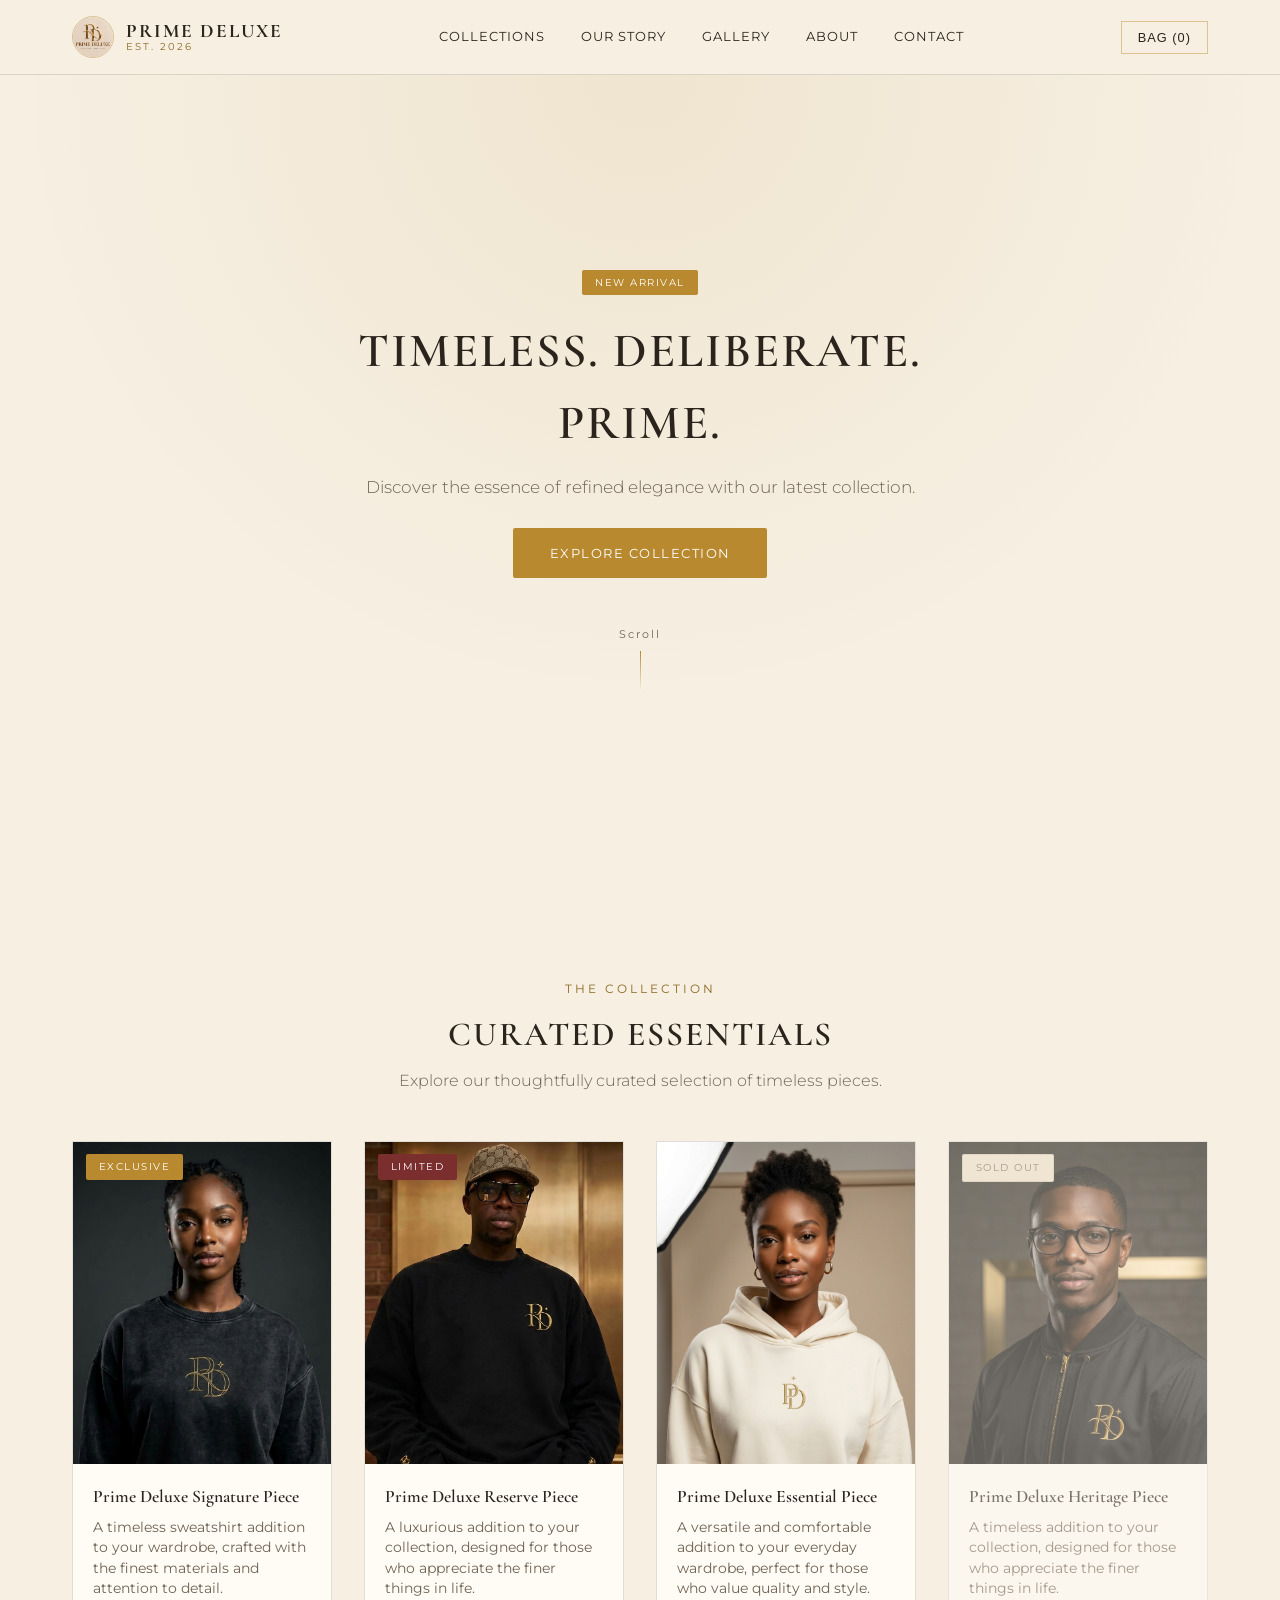
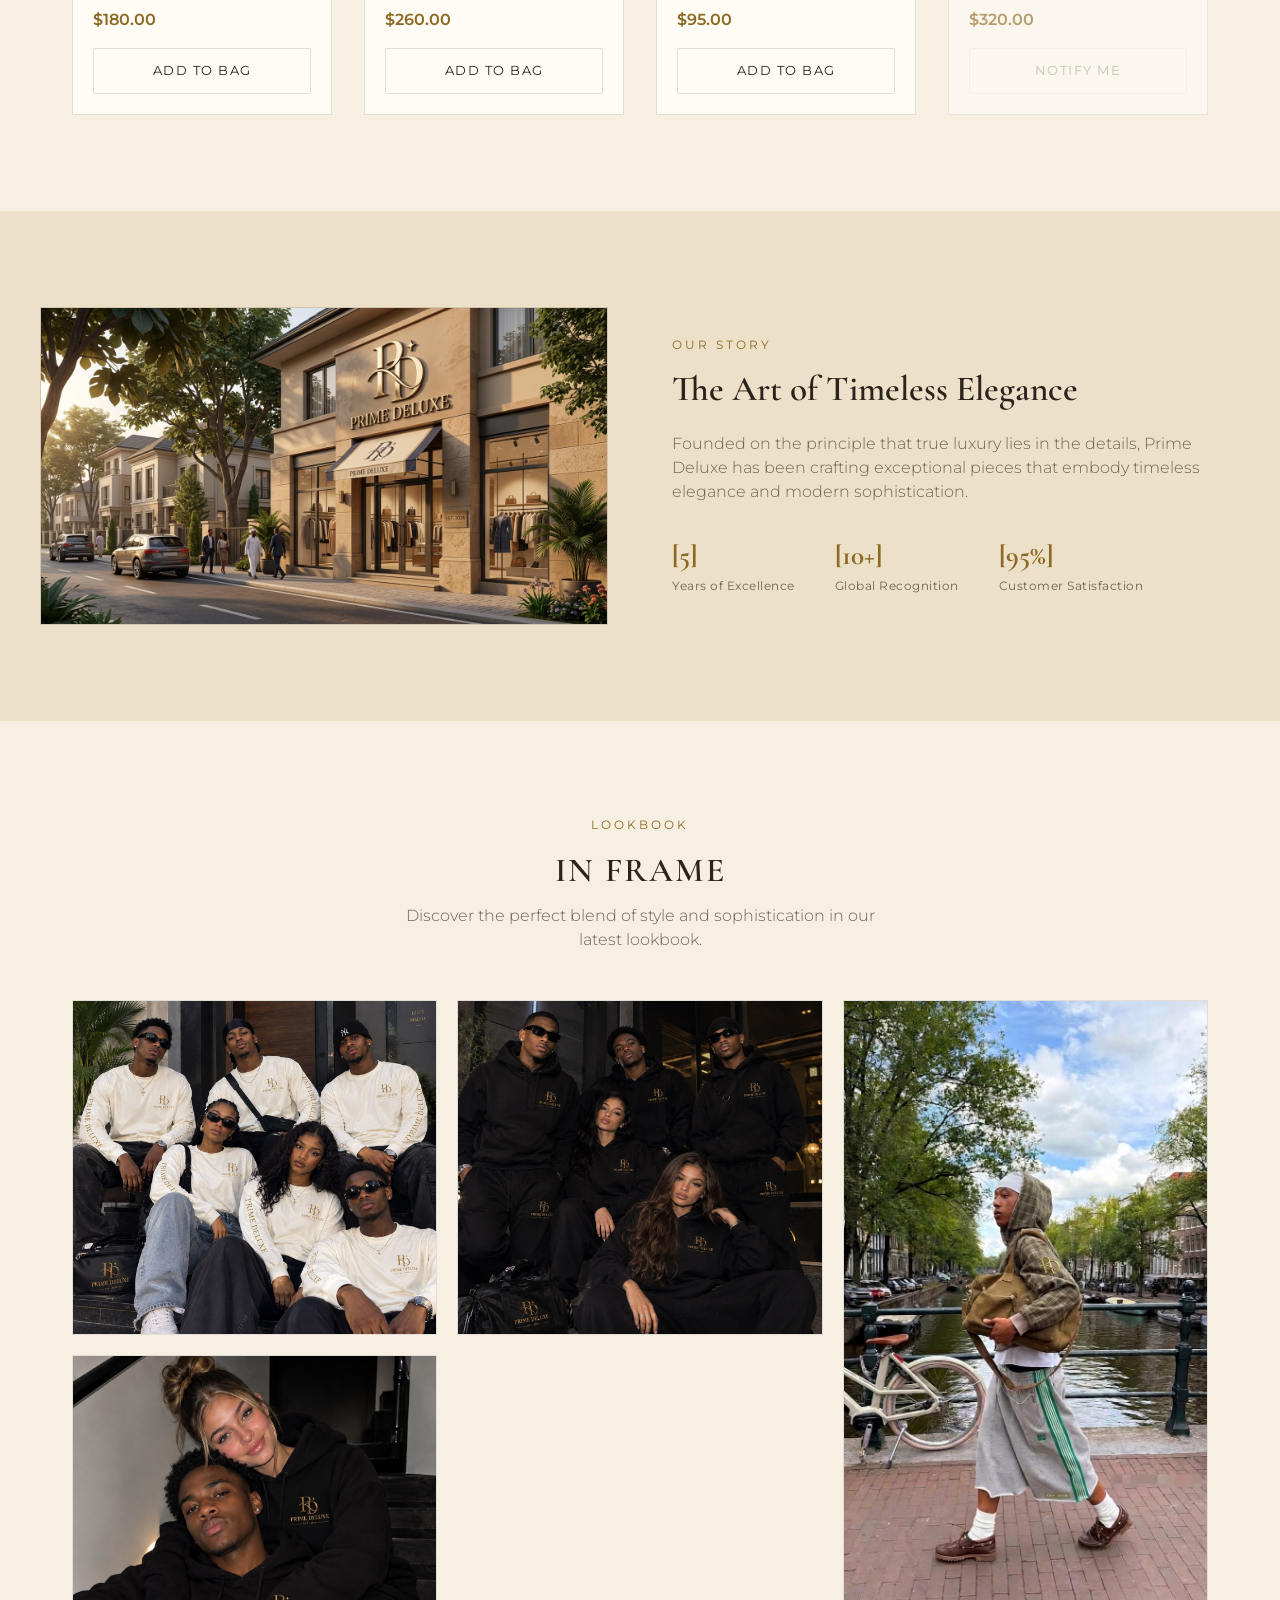
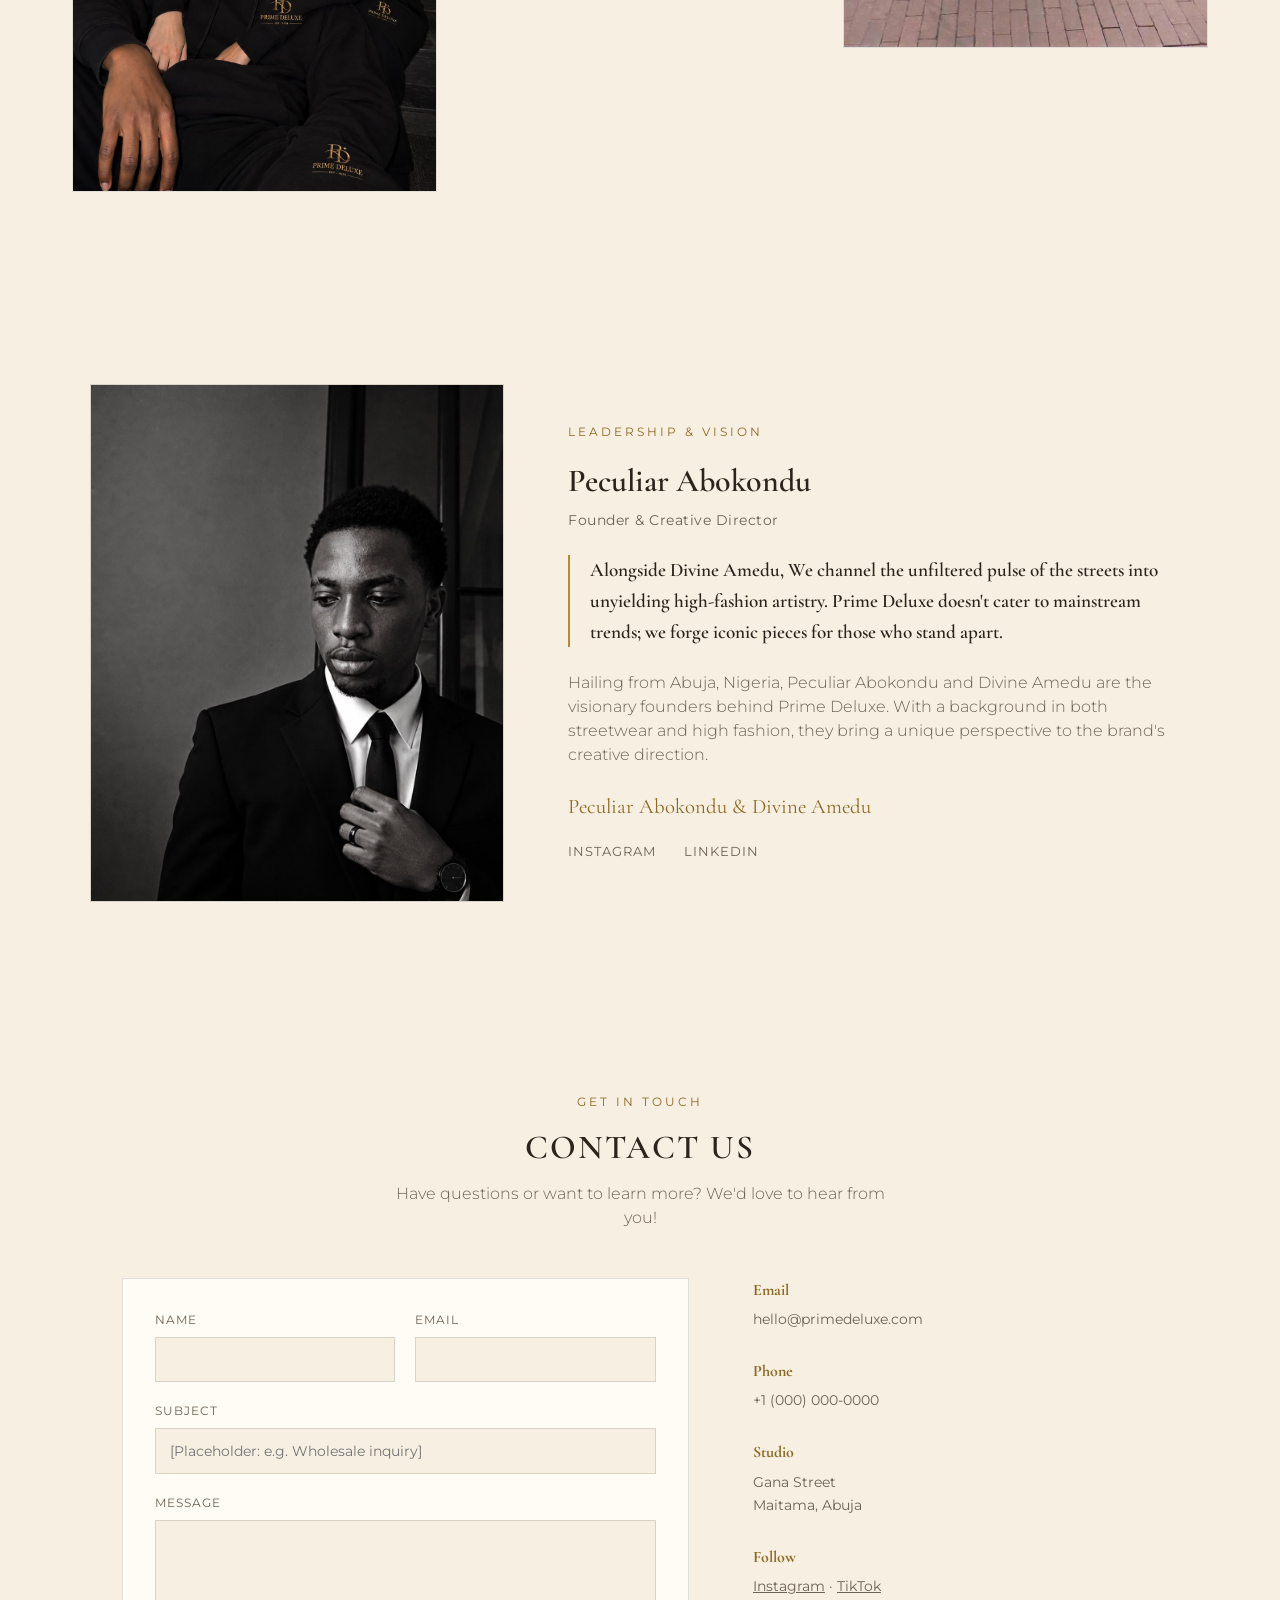
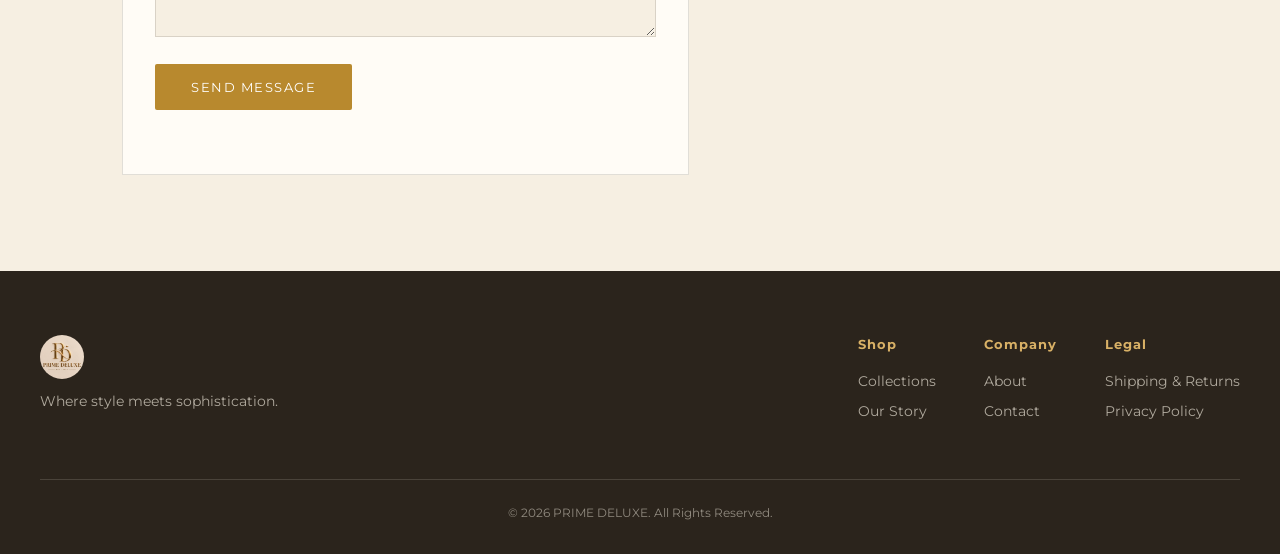
==== index.html @ 407e1011 "Added files via upload" ====
<!DOCTYPE html>
<html lang="en">
<head>
  <meta charset="UTF-8">
  <meta name="viewport" content="width=device-width, initial-scale=1.0">
  <title>PRIME DELUXE | Est. 2026</title>
  <link rel="stylesheet" href="style.css">
  <link rel="icon" href="assets/logo.jpeg">
  <link rel="preconnect" href="https://fonts.googleapis.com">
  <link rel="preconnect" href="https://fonts.gstatic.com" crossorigin>
  <link href="https://fonts.googleapis.com/css2?family=Cormorant+Garamond:wght@500;600;700&family=Montserrat:wght@300;400;500;600&display=swap" rel="stylesheet">
</head>
<body>

  <header class="navbar">
    <div class="nav-container">
      <a href="#" class="brand-logo">
        <img src="assets/logo.jpeg" alt="Prime Deluxe logo" class="brand-mark">
        <span class="brand-wordmark">
          <span class="logo-text">PRIME DELUXE</span>
          <span class="sub-text">EST. 2026</span>
        </span>
      </a>
      <nav class="nav-links">
        <a href="#collections">Collections</a>
        <a href="#story">Our Story</a>
        <a href="#gallery">Gallery</a>
        <a href="#ceo">About</a>
        <a href="#contact">Contact</a>
      </nav>
      <div class="nav-actions">
        <button id="cart-btn" class="cart-icon">Bag (<span id="cart-count">0</span>)</button>
      </div>
    </div>
  </header>

  <section class="hero">
    <div class="hero-content">
      <span class="badge gold-badge">New Arrival</span>
      <h1 class="hero-title">TIMELESS. DELIBERATE. PRIME.</h1>
      <p class="hero-subtitle">Discover the essence of refined elegance with our latest collection.</p>
      <a href="#collections" class="btn btn-primary">Explore Collection</a>
    </div>
    <div class="hero-scroll">
      <span>Scroll</span>
      <div class="scroll-line"></div>
    </div>
  </section>

  <!-- ============================================================
       PRODUCT PLACEHOLDERS
       Each .product-card carries data-attributes read by script.js
       to build the cart. Swap the image src, name, and price, and
       keep the data-id unique per product.
       ============================================================ -->
  <section id="collections" class="products-section">
    <span class="eyebrow center">THE COLLECTION</span>
    <h2 class="section-title">CURATED ESSENTIALS</h2>
    <p class="section-subtitle">Explore our thoughtfully curated selection of timeless pieces.</p>

    <div class="product-grid">

      <article class="product-card" data-id="pd-item-001" data-name="Prime Deluxe Signature Piece" data-price="180.00">
        <div class="product-image">
          <span class="badge gold-badge">Exclusive</span>
          <img src="assets/images/PD_girl.jfif" alt="A young woman wearing the Prime Deluxe Signature Piece, representing the brand's commitment to timeless elegance">
        </div>
        <div class="product-info">
          <h3>Prime Deluxe Signature Piece</h3>
          <p class="product-desc">A timeless sweatshirt addition to your wardrobe, crafted with the finest materials and attention to detail.</p>
          <p class="price">$180.00</p>
          <button class="btn btn-secondary add-to-cart-btn">Add to Bag</button>
        </div>
      </article>

      <article class="product-card" data-id="pd-item-002" data-name="Prime Deluxe Reserve Piece" data-price="260.00">
        <div class="product-image">
          <span class="badge wine-badge">Limited</span>
          <img src="assets/images/PD_guy.jfif" alt="A young man wearing the Prime Deluxe Reserve Piece, representing the brand's commitment to timeless elegance">
        </div>
        <div class="product-info">
          <h3>Prime Deluxe Reserve Piece</h3>
          <p class="product-desc">A luxurious addition to your collection, designed for those who appreciate the finer things in life.</p>
          <p class="price">$260.00</p>
          <button class="btn btn-secondary add-to-cart-btn">Add to Bag</button>
        </div>
      </article>

      <article class="product-card" data-id="pd-item-003" data-name="Prime Deluxe Essential Piece" data-price="95.00">
        <div class="product-image">
          <img src="assets/images/PD3.jfif" alt="A young woman wearing the Prime DDeluxe white hoodie, representing the brand's commitment to timeless elegance">
        </div>
        <div class="product-info">
          <h3>Prime Deluxe Essential Piece</h3>
          <p class="product-desc">A versatile and comfortable addition to your everyday wardrobe, perfect for those who value quality and style.</p>
          <p class="price">$95.00</p>
          <button class="btn btn-secondary add-to-cart-btn">Add to Bag</button>
        </div>
      </article>

      <article class="product-card sold-out" data-id="pd-item-004" data-name="Prime Deluxe Heritage Piece" data-price="320.00">
        <div class="product-image">
          <span class="badge muted-badge">Sold Out</span>
          <img src="assets/images/PD4.jfif" alt="A young man wearing the Prime Deluxe Heritage Jacket, representing the brand's commitment to timeless elegance ">
        </div>
        <div class="product-info">
          <h3>Prime Deluxe Heritage Piece</h3>
          <p class="product-desc">A timeless addition to your collection, designed for those who appreciate the finer things in life.</p>
          <p class="price">$320.00</p>
          <button class="btn btn-secondary add-to-cart-btn" disabled>Notify Me</button>
        </div>
      </article>

    </div>
  </section>

  <!-- ============================================================
       OUR STORY
       ============================================================ -->
  <section id="story" class="story-section">
    <div class="story-container">
      <div class="story-image-wrapper">
        <img src="assets/images/PD_exterior.jfif" alt="Exterior of the Prime Deluxe studio, representing the brand's commitment to timeless elegance" class="story-image">
      </div>
      <div class="story-content">
        <span class="eyebrow">OUR STORY</span>
        <h2 class="story-title">The Art of Timeless Elegance</h2>
        <p class="story-text">Founded on the principle that true luxury lies in the details, Prime Deluxe has been crafting exceptional pieces that embody timeless elegance and modern sophistication.</p>
        <ul class="story-stats">
          <li><strong>[5]</strong><span>Years of Excellence</span></li>
          <li><strong>[10+]</strong><span>Global Recognition</span></li>
          <li><strong>[95%]</strong><span>Customer Satisfaction</span></li>
        </ul>
      </div>
    </div>
  </section>

  <!-- ============================================================
       GALLERY / LOOKBOOK
       Mixed landscape and portrait photos in a masonry layout — just
       drop images in, no need to match a fixed aspect ratio. Replace
       each src and alt text, and add or remove <figure> items freely.
       ============================================================ -->
  <section id="gallery" class="gallery-section">
    <span class="eyebrow center">LOOKBOOK</span>
    <h2 class="section-title">IN FRAME</h2>
    <p class="section-subtitle">Discover the perfect blend of style and sophistication in our latest lookbook.</p>

    <div class="gallery-grid">
      <figure class="gallery-item">
        <img src="assets/images/PD_group_IMG.jpeg" alt="[Placeholder: landscape photo 1]">
      </figure>
      <figure class="gallery-item">
        <img src="assets/images/PD_group_IMG_2.jpeg" alt="[Placeholder: portrait photo 1]">
      </figure>
      <figure class="gallery-item">
        <img src="assets/images/PD_group_IMG3.jpeg" alt="[Placeholder: portrait photo 2]">
      </figure>
      <figure class="gallery-item">
        <img src="assets/images/PD-limited.jfif" alt="[Placeholder: landscape photo 2]">
      </figure>
    </div>
  </section>

  <!-- ============================================================
       CEO SECTION
       ============================================================ -->
  <section id="ceo" class="ceo-section">
    <div class="ceo-container">
      <div class="ceo-image-wrapper">
        <img src="assets/images/Peculiar-2.jpeg" alt="CEO Portrait" class="ceo-image">
      </div>
      <div class="ceo-content">
        <span class="ceo-label">LEADERSHIP &amp; VISION</span>
        <h2 class="ceo-name">Peculiar Abokondu</h2>
        <p class="ceo-title">Founder &amp; Creative Director</p>
        <blockquote class="ceo-quote">Alongside Divine Amedu, We channel the unfiltered pulse of the streets into unyielding high-fashion artistry. Prime Deluxe doesn't cater to mainstream trends; we forge iconic pieces for those who stand apart. </blockquote>
        <p class="ceo-bio">Hailing from Abuja, Nigeria, Peculiar Abokondu and Divine Amedu are the visionary founders behind Prime Deluxe. With a background in both streetwear and high fashion, they bring a unique perspective to the brand's creative direction.</p>
        <div class="ceo-signature">
          <span class="signature-name">Peculiar Abokondu &amp; Divine Amedu </span>
        </div>
        <div class="ceo-socials">
          <a href="#" aria-label="CEO Instagram">Instagram</a>
          <a href="#" aria-label="CEO LinkedIn">LinkedIn</a>
        </div>
      </div>
    </div>
  </section>

  <!-- ============================================================
       CONTACT FORM
       Placeholder submit handler in script.js — wire it to your
       backend / form service (Formspree, your own API, etc.) when
       you're ready.
       ============================================================ -->
  <section id="contact" class="contact-section">
    <span class="eyebrow center">GET IN TOUCH</span>
    <h2 class="section-title">CONTACT US</h2>
    <p class="section-subtitle">Have questions or want to learn more? We'd love to hear from you!</p>

    <div class="contact-container">
      <form id="contact-form" class="contact-form">
        <div class="form-row">
          <div class="form-field">
            <label for="contact-name">Name</label>
            <input type="text" id="contact-name" name="name" required>
          </div>
          <div class="form-field">
            <label for="contact-email">Email</label>
            <input type="email" id="contact-email" name="email" required>
          </div>
        </div>
        <div class="form-field">
          <label for="contact-subject">Subject</label>
          <input type="text" id="contact-subject" name="subject" placeholder="[Placeholder: e.g. Wholesale inquiry]">
        </div>
        <div class="form-field">
          <label for="contact-message">Message</label>
          <textarea id="contact-message" name="message" rows="5" required></textarea>
        </div>
        <button type="submit" class="btn btn-primary">Send Message</button>
        <p id="contact-status" class="contact-status" role="status"></p>
      </form>

      <div class="contact-details">
        <div class="contact-detail-item">
          <h4>Email</h4>
          <p>hello@primedeluxe.com</p>
        </div>
        <div class="contact-detail-item">
          <h4>Phone</h4>
          <p>+1 (000) 000-0000</p>
        </div>
        <div class="contact-detail-item">
          <h4>Studio</h4>
          <p>Gana Street<br>Maitama, Abuja</p>
        </div>
        <div class="contact-detail-item">
          <h4>Follow</h4>
          <p><a href="#">Instagram</a> &middot; <a href="#">TikTok</a></p>
        </div>
      </div>
    </div>
  </section>

  <!-- ============================================================
       CART DRAWER (payment-ready)
       See PAYMENT_CONFIG in script.js to connect a real provider.
       ============================================================ -->
  <div id="cart-overlay" class="cart-overlay"></div>
  <aside id="cart-drawer" class="cart-drawer" aria-hidden="true">
    <div class="cart-drawer-header">
      <h3>Your Bag</h3>
      <button id="cart-close-btn" class="cart-close-btn" aria-label="Close cart">&times;</button>
    </div>
    <div id="cart-items" class="cart-items">
      <!-- Cart line items injected here by script.js -->
    </div>
    <div class="cart-drawer-footer">
      <div class="cart-subtotal-row">
        <span>Subtotal</span>
        <span id="cart-subtotal">$0.00</span>
      </div>
      <p class="cart-note">Shipping and taxes calculated at checkout.</p>
      <button id="checkout-btn" class="btn btn-primary checkout-btn">Proceed to Checkout</button>
      <p class="payment-placeholder-note">[Placeholder: payment provider not yet connected — see PAYMENT_CONFIG in script.js]</p>
    </div>
  </aside>

  <footer class="footer">
    <div class="footer-container">
      <div class="footer-brand">
        <img src="assets/logo.jpeg" alt="Prime Deluxe logo" class="footer-logo">
        <p>Where style meets sophistication.</p>
      </div>
      <div class="footer-links">
        <div class="footer-col">
          <h4>Shop</h4>
          <a href="#collections">Collections</a>
          <a href="#story">Our Story</a>
        </div>
        <div class="footer-col">
          <h4>Company</h4>
          <a href="#ceo">About</a>
          <a href="#contact">Contact</a>
        </div>
        <div class="footer-col">
          <h4>Legal</h4>
          <a href="#">Shipping &amp; Returns</a>
          <a href="#">Privacy Policy</a>
        </div>
      </div>
    </div>
    <p class="footer-copyright">&copy; 2026 PRIME DELUXE. All Rights Reserved.</p>
  </footer>

  <script src="script.js"></script>
</body>
</html>
---- style.css ----
/* ==========================================================================
   PRIME DELUXE — DESIGN TOKENS
   Change these variables to retheme the whole site.
   ========================================================================== */

:root {
  /* Backgrounds */
  --bg-main: #f6efe2;
  --bg-alt: #ede0c8;
  --bg-card: #fffcf6;
  --bg-dark-contrast: #2b241c;

  /* Text */
  --text-main: #2b241c;
  --text-muted: #6f6354;
  --text-on-dark: #f6efe2;

  /* Accents (pulled from the logo's metallic gold) */
  --accent-gold: #b8892e;
  --accent-gold-light: #d9b166;
  --accent-gold-dark: #8c6a23;
  --accent-wine: #7a2e2e;

  /* Structure */
  --border-subtle: rgba(43, 36, 28, 0.14);
  --border-gold: rgba(184, 137, 46, 0.45);

  /* Type */
  --font-heading: 'Cormorant Garamond', serif;
  --font-body: 'Montserrat', sans-serif;

  --radius: 2px;
}

* { box-sizing: border-box; margin: 0; padding: 0; }

body {
  background: var(--bg-main);
  color: var(--text-main);
  font-family: var(--font-body);
  line-height: 1.5;
  -webkit-font-smoothing: antialiased;
}

img { max-width: 100%; display: block; }

a { text-decoration: none; color: inherit; }

/* ==========================================================================
   NAVBAR
   ========================================================================== */

.navbar {
  position: sticky;
  top: 0;
  z-index: 900;
  background: rgba(246, 239, 226, 0.92);
  backdrop-filter: blur(8px);
  border-bottom: 1px solid var(--border-subtle);
}

.nav-container {
  max-width: 1200px;
  margin: 0 auto;
  padding: 1rem 2rem;
  display: flex;
  align-items: center;
  justify-content: space-between;
}

.brand-logo {
  display: flex;
  align-items: center;
  gap: 0.75rem;
}

.brand-mark {
  width: 42px;
  height: 42px;
  object-fit: cover;
  border-radius: 50%;
  border: 1px solid var(--border-gold);
}

.brand-wordmark {
  display: flex;
  flex-direction: column;
  line-height: 1.1;
}

.logo-text {
  font-family: var(--font-heading);
  font-weight: 700;
  font-size: 1.2rem;
  letter-spacing: 2px;
  color: var(--text-main);
}

.sub-text {
  font-size: 0.6rem;
  letter-spacing: 2px;
  color: var(--accent-gold-dark);
}

.nav-links {
  display: flex;
  gap: 2.25rem;
}

.nav-links a {
  font-size: 0.8rem;
  letter-spacing: 1px;
  text-transform: uppercase;
  color: var(--text-main);
  transition: color 0.2s ease;
}

.nav-links a:hover { color: var(--accent-gold); }

.cart-icon {
  background: none;
  border: 1px solid var(--border-gold);
  color: var(--text-main);
  padding: 0.5rem 1rem;
  font-size: 0.8rem;
  letter-spacing: 1px;
  text-transform: uppercase;
  cursor: pointer;
  transition: all 0.2s ease;
}

.cart-icon:hover {
  background: var(--accent-gold);
  color: var(--bg-card);
  border-color: var(--accent-gold);
}

/* ==========================================================================
   HERO
   ========================================================================== */

.hero {
  min-height: 90vh;
  display: flex;
  flex-direction: column;
  align-items: center;
  justify-content: center;
  text-align: center;
  padding: 4rem 2rem;
  background:
    radial-gradient(circle at 50% 0%, rgba(184, 137, 46, 0.10), transparent 60%),
    var(--bg-main);
}

.hero-content { max-width: 640px; }

.hero-title {
  font-family: var(--font-heading);
  font-weight: 600;
  font-size: 3rem;
  letter-spacing: 2px;
  margin: 1.25rem 0 1rem;
}

.hero-subtitle {
  color: var(--text-muted);
  font-weight: 300;
  margin-bottom: 1.75rem;
  font-size: 1.05rem;
}

.hero-scroll {
  margin-top: 3rem;
  display: flex;
  flex-direction: column;
  align-items: center;
  gap: 0.5rem;
  font-size: 0.7rem;
  letter-spacing: 2px;
  color: var(--text-muted);
  animation: bounce 2.2s infinite;
}

.scroll-line {
  width: 1px;
  height: 40px;
  background: linear-gradient(to bottom, var(--accent-gold), transparent);
}

@keyframes bounce {
  0%, 100% { transform: translateY(0); }
  50% { transform: translateY(8px); }
}

/* ==========================================================================
   SHARED: BADGES, BUTTONS, SECTION HEADERS
   ========================================================================== */

.badge {
  display: inline-block;
  padding: 0.3rem 0.8rem;
  font-size: 0.65rem;
  letter-spacing: 1.5px;
  text-transform: uppercase;
  border-radius: var(--radius);
}

.gold-badge { background: var(--accent-gold); color: #fff; }
.wine-badge { background: var(--accent-wine); color: #fff; }
.muted-badge { background: var(--bg-alt); color: var(--text-muted); border: 1px solid var(--border-subtle); }

.btn {
  display: inline-block;
  padding: 0.9rem 2.2rem;
  font-family: var(--font-body);
  font-size: 0.8rem;
  letter-spacing: 1.5px;
  text-transform: uppercase;
  cursor: pointer;
  border: 1px solid transparent;
  border-radius: var(--radius);
  transition: all 0.25s ease;
}

.btn-primary {
  background: var(--accent-gold);
  color: #fff;
}

.btn-primary:hover {
  background: var(--accent-gold-dark);
}

.btn-secondary {
  width: 100%;
  background: transparent;
  border-color: var(--border-subtle);
  color: var(--text-main);
}

.btn-secondary:hover {
  border-color: var(--accent-gold);
  color: var(--accent-gold-dark);
}

.btn:disabled {
  opacity: 0.4;
  cursor: not-allowed;
}

.section-title {
  font-family: var(--font-heading);
  text-align: center;
  font-weight: 600;
  font-size: 2.1rem;
  letter-spacing: 2px;
  margin-bottom: 0.5rem;
}

.section-subtitle {
  text-align: center;
  color: var(--text-muted);
  font-weight: 300;
  max-width: 500px;
  margin: 0 auto 3rem;
}

.eyebrow {
  display: block;
  font-size: 0.72rem;
  letter-spacing: 3px;
  color: var(--accent-gold-dark);
  margin-bottom: 0.75rem;
}

.eyebrow.center { text-align: center; }

/* ==========================================================================
   PRODUCTS
   ========================================================================== */

.products-section {
  max-width: 1200px;
  margin: 0 auto;
  padding: 6rem 2rem;
}

.product-grid {
  display: grid;
  grid-template-columns: repeat(auto-fit, minmax(250px, 1fr));
  gap: 2rem;
}

.product-card {
  background: var(--bg-card);
  border: 1px solid var(--border-subtle);
  transition: transform 0.25s ease, border-color 0.25s ease;
}

.product-card:hover {
  transform: translateY(-4px);
  border-color: var(--accent-gold);
}

.product-card.sold-out { opacity: 0.6; }

.product-image {
  position: relative;
  aspect-ratio: 4 / 5;
  overflow: hidden;
}

.product-image .badge {
  position: absolute;
  top: 0.8rem;
  left: 0.8rem;
  z-index: 2;
}

.product-info { padding: 1.25rem; }

.product-info h3 {
  font-family: var(--font-heading);
  font-weight: 600;
  font-size: 1.1rem;
  margin-bottom: 0.4rem;
}

.product-desc {
  color: var(--text-muted);
  font-size: 0.85rem;
  margin-bottom: 0.6rem;
}

.price {
  font-weight: 600;
  color: var(--accent-gold-dark);
  margin-bottom: 1rem;
}

/* ==========================================================================
   OUR STORY
   ========================================================================== */

.story-section {
  background: var(--bg-alt);
  padding: 6rem 2rem;
}

.story-container {
  max-width: 1200px;
  margin: 0 auto;
  display: grid;
  grid-template-columns: 1fr 1fr;
  gap: 4rem;
  align-items: center;
}

.story-title {
  font-family: var(--font-heading);
  font-weight: 600;
  font-size: 2.2rem;
  line-height: 1.3;
  margin-bottom: 1.25rem;
}

.story-text {
  color: var(--text-muted);
  font-weight: 300;
  margin-bottom: 2rem;
  max-width: 60ch;
}

.story-stats {
  display: flex;
  gap: 2.5rem;
  list-style: none;
}

.story-stats li {
  display: flex;
  flex-direction: column;
}

.story-stats strong {
  font-family: var(--font-heading);
  font-size: 1.7rem;
  color: var(--accent-gold-dark);
}

.story-stats span {
  font-size: 0.75rem;
  color: var(--text-muted);
  letter-spacing: 0.5px;
}

.story-image-wrapper img {
  border: 1px solid var(--border-subtle);
}

/* ==========================================================================
   GALLERY / LOOKBOOK
   Masonry via CSS columns — handles landscape and portrait images side
   by side without cropping or forcing a fixed aspect ratio.
   ========================================================================== */

.gallery-section {
  max-width: 1200px;
  margin: 0 auto;
  padding: 6rem 2rem;
}

.gallery-grid {
  columns: 3 280px;
  column-gap: 1.25rem;
}

.gallery-item {
  break-inside: avoid;
  margin: 0 0 1.25rem;
  border: 1px solid var(--border-subtle);
  overflow: hidden;
  background: var(--bg-card);
}

.gallery-item img {
  width: 100%;
  display: block;
  transition: transform 0.4s ease;
}

.gallery-item:hover img {
  transform: scale(1.04);
}

@media (max-width: 640px) {
  .gallery-grid { columns: 2 200px; }
}

/* ==========================================================================
   CEO SECTION
   ========================================================================== */

.ceo-section { padding: 6rem 2rem; }

.ceo-container {
  max-width: 1100px;
  margin: 0 auto;
  display: grid;
  grid-template-columns: 0.8fr 1.2fr;
  gap: 4rem;
  align-items: center;
}

.ceo-image-wrapper img { border: 1px solid var(--border-subtle); }

.ceo-label {
  display: block;
  font-size: 0.72rem;
  letter-spacing: 3px;
  color: var(--accent-gold-dark);
  margin-bottom: 1rem;
}

.ceo-name {
  font-family: var(--font-heading);
  font-weight: 600;
  font-size: 2rem;
  margin-bottom: 0.3rem;
}

.ceo-title {
  color: var(--text-muted);
  font-size: 0.9rem;
  margin-bottom: 1.5rem;
  letter-spacing: 0.5px;
}

.ceo-quote {
  font-family: var(--font-heading);
  font-weight: 600;
  font-size: 1.2rem;
  line-height: 1.6;
  border-left: 2px solid var(--accent-gold);
  padding-left: 1.25rem;
  margin-bottom: 1.5rem;
}

.ceo-bio {
  color: var(--text-muted);
  font-weight: 300;
  margin-bottom: 1.5rem;
  max-width: 65ch;
}

.ceo-signature {
  font-family: var(--font-heading);
  font-size: 1.3rem;
  margin-bottom: 1rem;
  color: var(--accent-gold-dark);
}

.ceo-socials a {
  margin-right: 1.5rem;
  font-size: 0.8rem;
  letter-spacing: 1px;
  text-transform: uppercase;
  color: var(--text-muted);
}

.ceo-socials a:hover { color: var(--accent-gold-dark); }

/* ==========================================================================
   CONTACT
   ========================================================================== */

.contact-section {
  max-width: 1100px;
  margin: 0 auto;
  padding: 6rem 2rem;
}

.contact-container {
  display: grid;
  grid-template-columns: 1.4fr 1fr;
  gap: 4rem;
  margin-top: 1rem;
}

.contact-form {
  background: var(--bg-card);
  border: 1px solid var(--border-subtle);
  padding: 2rem;
}

.form-row {
  display: grid;
  grid-template-columns: 1fr 1fr;
  gap: 1.25rem;
}

.form-field { margin-bottom: 1.25rem; }

.form-field label {
  display: block;
  font-size: 0.75rem;
  letter-spacing: 1px;
  text-transform: uppercase;
  color: var(--text-muted);
  margin-bottom: 0.5rem;
}

.form-field input,
.form-field textarea {
  width: 100%;
  padding: 0.8rem 0.9rem;
  background: var(--bg-main);
  border: 1px solid var(--border-subtle);
  color: var(--text-main);
  font-family: var(--font-body);
  font-size: 0.9rem;
  resize: vertical;
}

.form-field input:focus,
.form-field textarea:focus {
  outline: none;
  border-color: var(--accent-gold);
}

.contact-status {
  margin-top: 1rem;
  font-size: 0.85rem;
  color: var(--accent-gold-dark);
  min-height: 1.2em;
}

.contact-details {
  display: flex;
  flex-direction: column;
  gap: 1.75rem;
}

.contact-detail-item h4 {
  font-family: var(--font-heading);
  font-size: 1rem;
  margin-bottom: 0.4rem;
  color: var(--accent-gold-dark);
}

.contact-detail-item p {
  color: var(--text-muted);
  font-size: 0.9rem;
  line-height: 1.6;
}

.contact-detail-item a { color: var(--text-muted); text-decoration: underline; }
.contact-detail-item a:hover { color: var(--accent-gold-dark); }

/* ==========================================================================
   CART DRAWER (payment-ready UI)
   ========================================================================== */

.cart-overlay {
  position: fixed;
  inset: 0;
  background: rgba(43, 36, 28, 0.45);
  opacity: 0;
  pointer-events: none;
  transition: opacity 0.3s ease;
  z-index: 1100;
}

.cart-overlay.active { opacity: 1; pointer-events: auto; }

.cart-drawer {
  position: fixed;
  top: 0;
  right: -420px;
  width: 100%;
  max-width: 420px;
  height: 100%;
  background: var(--bg-card);
  border-left: 1px solid var(--border-subtle);
  display: flex;
  flex-direction: column;
  transition: right 0.3s ease;
  z-index: 1200;
}

.cart-drawer.active { right: 0; }

.cart-drawer-header {
  display: flex;
  justify-content: space-between;
  align-items: center;
  padding: 1.5rem;
  border-bottom: 1px solid var(--border-subtle);
}

.cart-drawer-header h3 {
  font-family: var(--font-heading);
  letter-spacing: 1px;
}

.cart-close-btn {
  background: none;
  border: none;
  color: var(--text-main);
  font-size: 1.5rem;
  cursor: pointer;
  line-height: 1;
}

.cart-items {
  flex: 1;
  overflow-y: auto;
  padding: 1rem 1.5rem;
}

.cart-empty-msg {
  color: var(--text-muted);
  text-align: center;
  margin-top: 2rem;
  font-size: 0.9rem;
}

.cart-line-item {
  display: grid;
  grid-template-columns: 64px 1fr auto;
  gap: 1rem;
  padding: 1rem 0;
  border-bottom: 1px solid var(--border-subtle);
  align-items: center;
}

.cart-line-item img {
  width: 64px;
  height: 80px;
  object-fit: cover;
}

.cart-line-name { font-size: 0.9rem; margin-bottom: 0.3rem; }

.cart-line-controls {
  display: flex;
  align-items: center;
  gap: 0.5rem;
  font-size: 0.85rem;
}

.cart-line-controls button {
  background: var(--bg-alt);
  border: 1px solid var(--border-subtle);
  color: var(--text-main);
  width: 22px;
  height: 22px;
  cursor: pointer;
}

.cart-line-remove {
  justify-self: end;
  background: none;
  border: none;
  color: var(--text-muted);
  font-size: 0.75rem;
  text-decoration: underline;
  cursor: pointer;
}

.cart-drawer-footer {
  padding: 1.5rem;
  border-top: 1px solid var(--border-subtle);
}

.cart-subtotal-row {
  display: flex;
  justify-content: space-between;
  font-size: 1.05rem;
  margin-bottom: 0.5rem;
}

.cart-note {
  color: var(--text-muted);
  font-size: 0.75rem;
  margin-bottom: 1rem;
}

.checkout-btn { width: 100%; }

.payment-placeholder-note {
  margin-top: 0.75rem;
  font-size: 0.7rem;
  color: var(--text-muted);
  text-align: center;
}

/* ==========================================================================
   FOOTER
   ========================================================================== */

.footer {
  background: var(--bg-dark-contrast);
  color: var(--text-on-dark);
  padding: 4rem 2rem 2rem;
}

.footer-container {
  max-width: 1200px;
  margin: 0 auto;
  display: flex;
  justify-content: space-between;
  flex-wrap: wrap;
  gap: 3rem;
  margin-bottom: 3rem;
}

.footer-brand { display: flex; flex-direction: column; gap: 0.75rem; }

.footer-logo {
  width: 44px;
  height: 44px;
  object-fit: cover;
  border-radius: 50%;
}

.footer-brand p {
  color: rgba(246, 239, 226, 0.65);
  font-size: 0.85rem;
  max-width: 30ch;
}

.footer-links { display: flex; gap: 3rem; }

.footer-col h4 {
  font-size: 0.8rem;
  letter-spacing: 1px;
  margin-bottom: 1rem;
  color: var(--accent-gold-light);
}

.footer-col a {
  display: block;
  color: rgba(246, 239, 226, 0.65);
  font-size: 0.85rem;
  margin-bottom: 0.6rem;
}

.footer-col a:hover { color: var(--accent-gold-light); }

.footer-copyright {
  text-align: center;
  color: rgba(246, 239, 226, 0.5);
  font-size: 0.75rem;
  border-top: 1px solid rgba(246, 239, 226, 0.15);
  padding-top: 1.5rem;
  max-width: 1200px;
  margin: 0 auto;
}

/* ==========================================================================
   RESPONSIVE
   ========================================================================== */

@media (max-width: 860px) {
  .nav-links { display: none; }
  .ceo-container,
  .story-container,
  .contact-container,
  .form-row {
    grid-template-columns: 1fr;
  }
  .story-image-wrapper { order: -1; }
  .hero-title { font-size: 2.2rem; }
}

@media (prefers-reduced-motion: reduce) {
  .hero-scroll { animation: none; }
  .product-card, .cart-drawer, .cart-overlay { transition: none; }
}
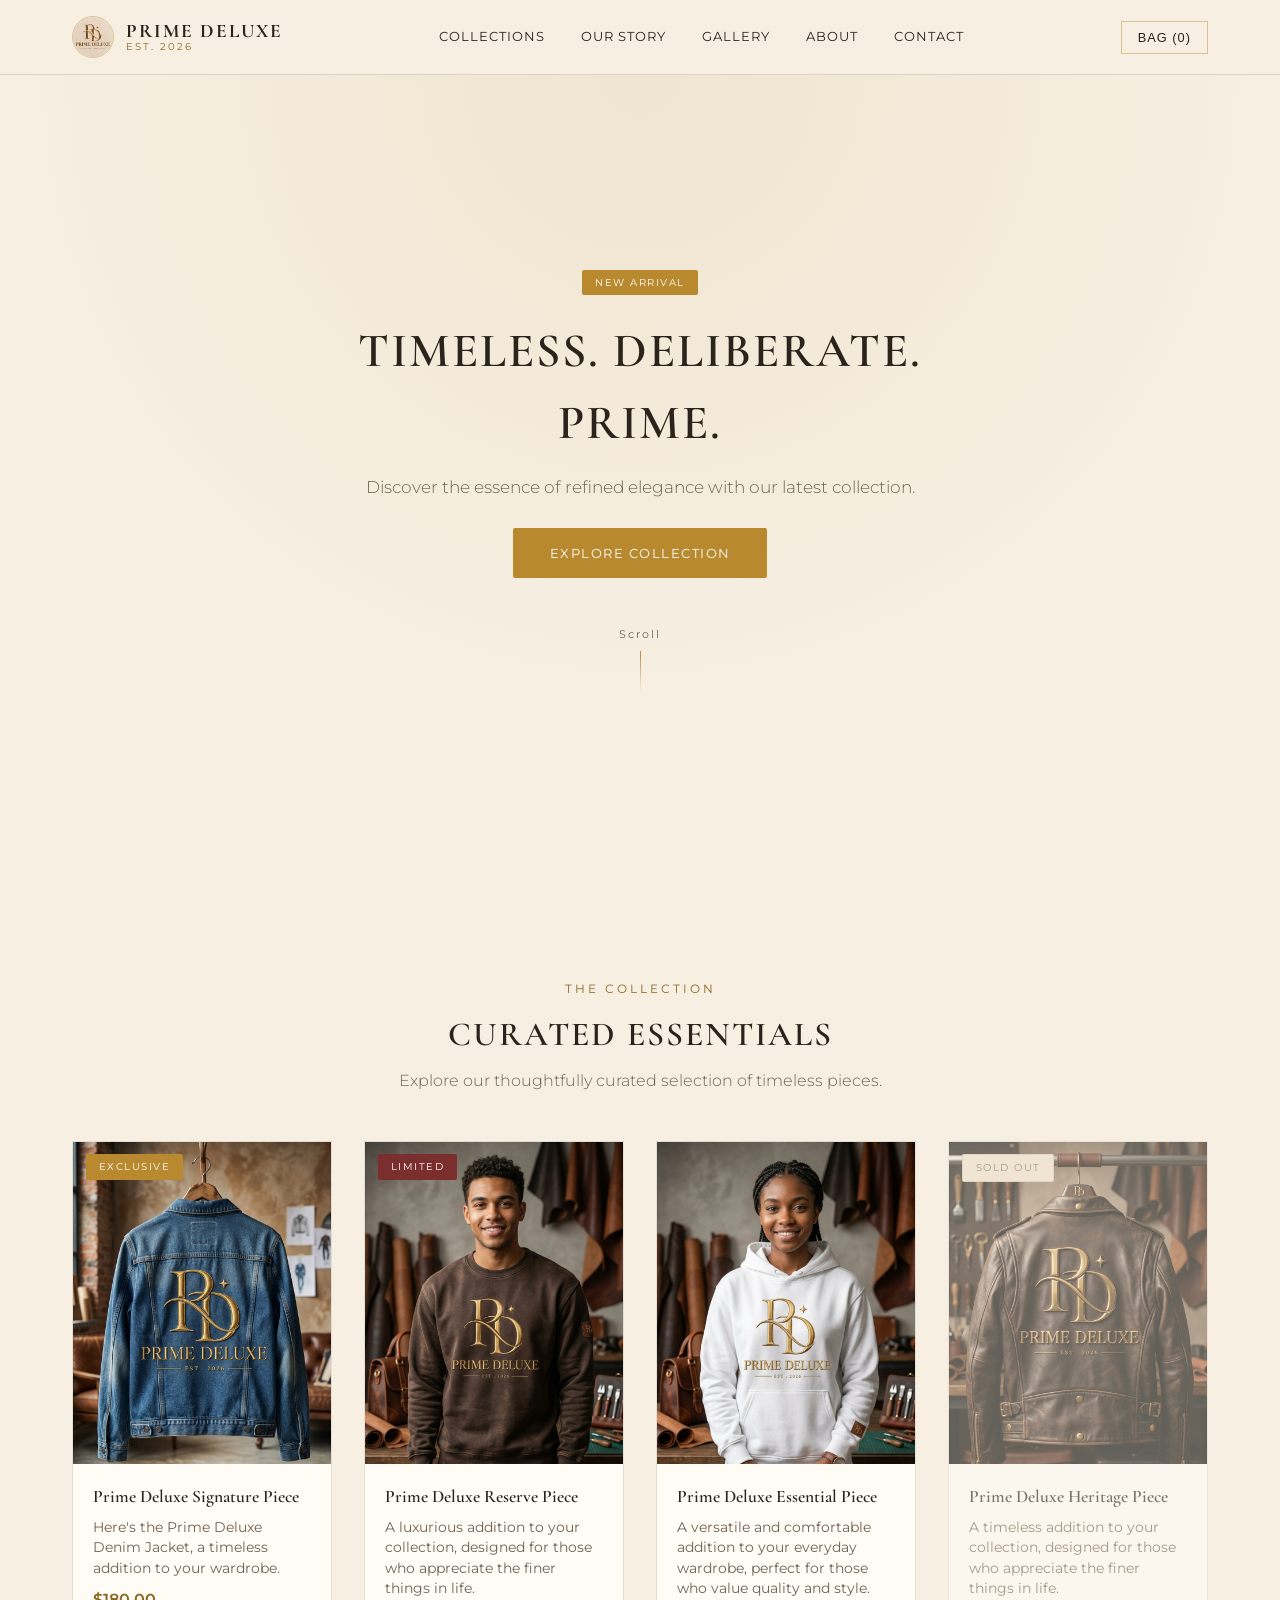
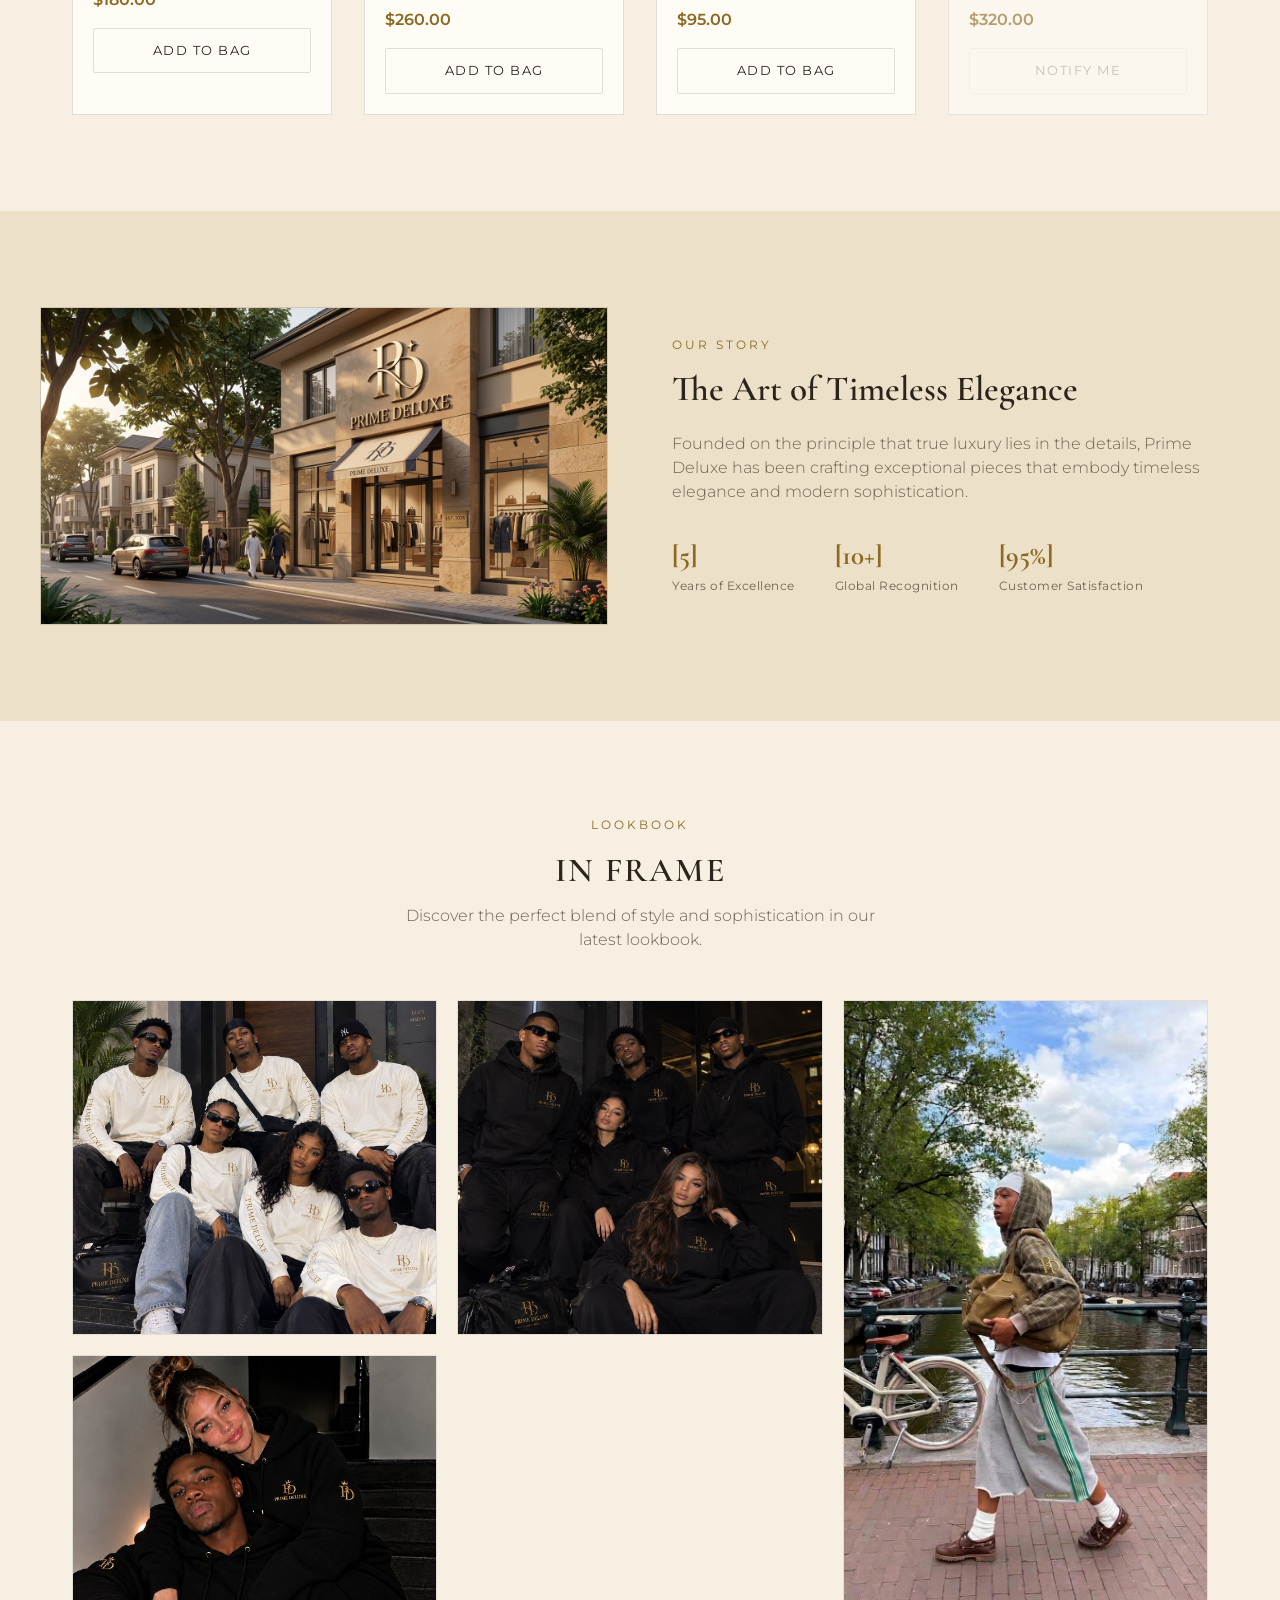
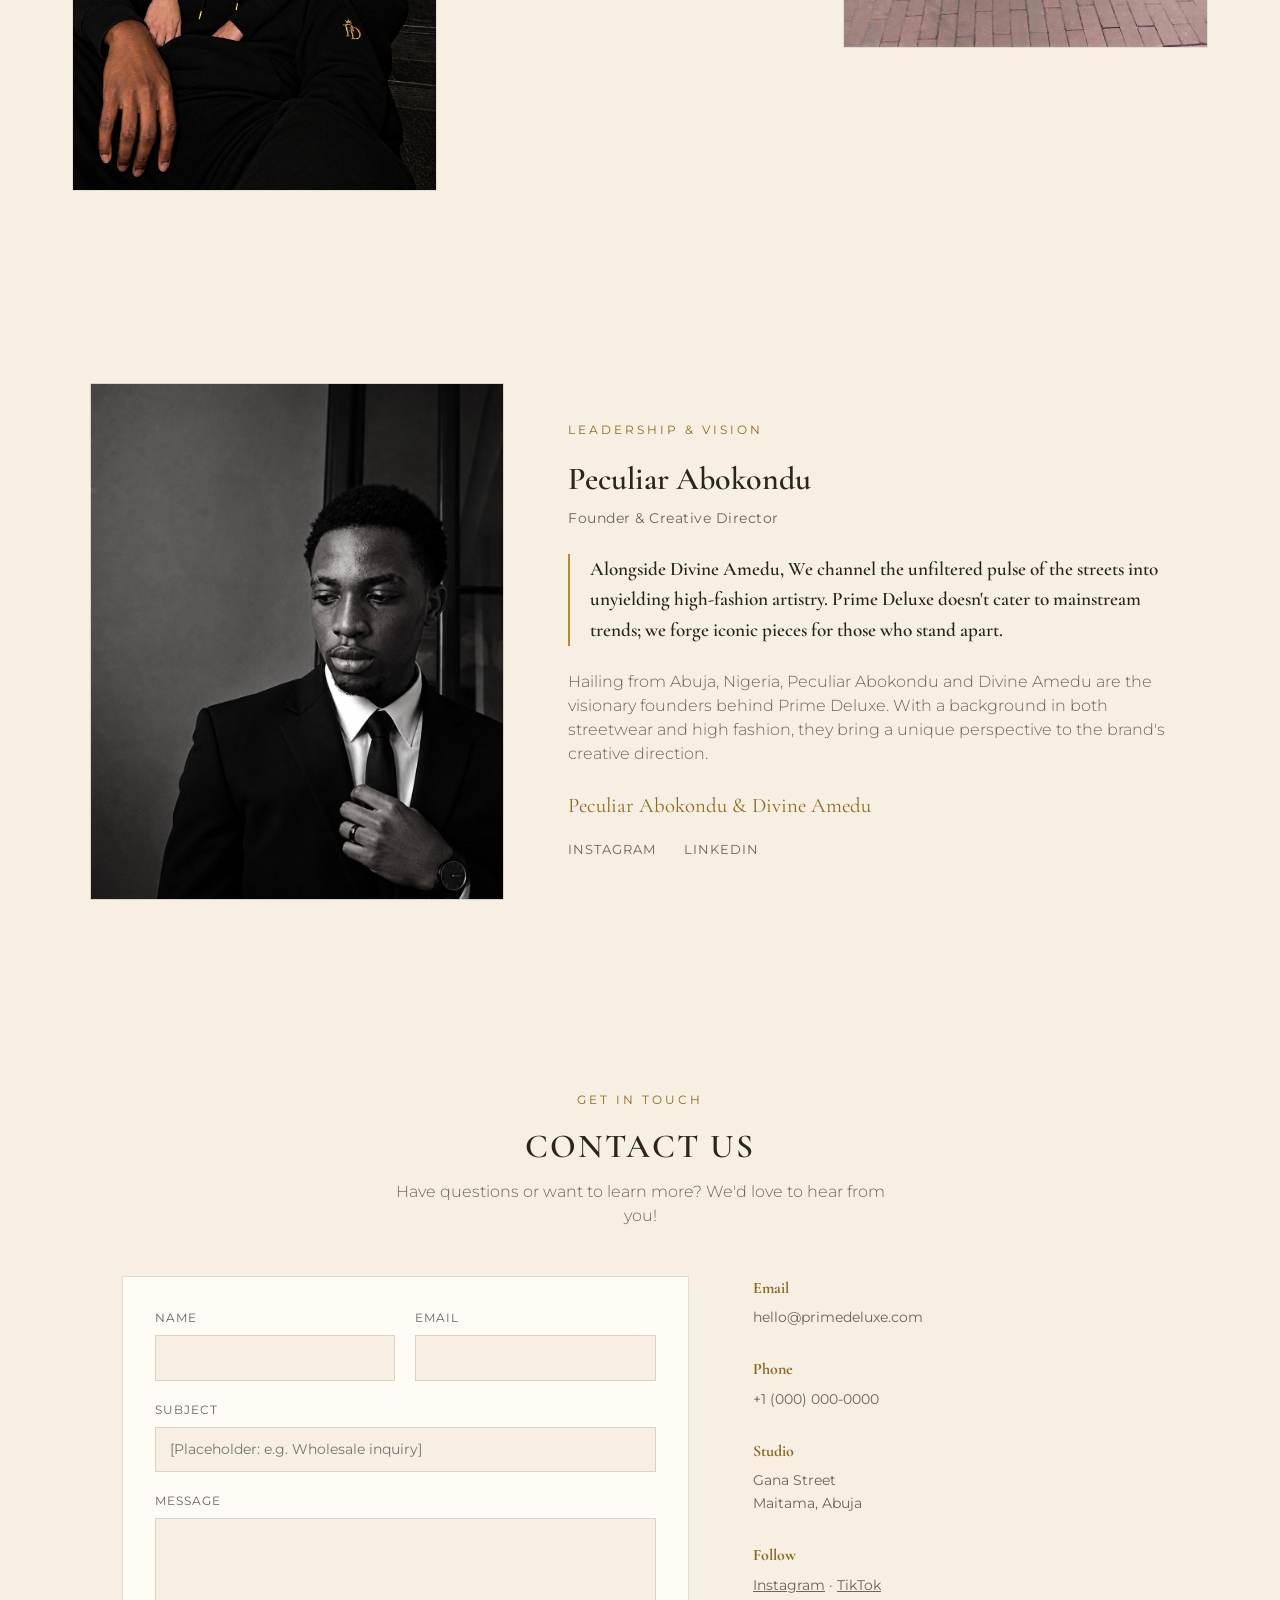
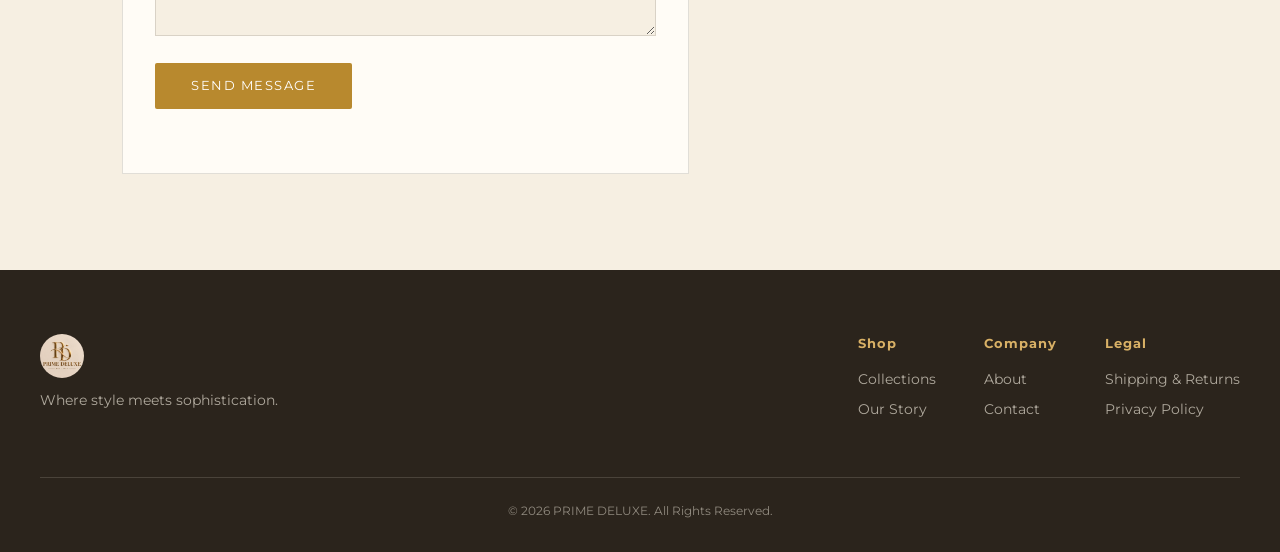
==== commit 2017b996: "Update product images and descriptions in index.html" ====
--- a/index.html
+++ b/index.html
@@ -63,11 +63,11 @@
       <article class="product-card" data-id="pd-item-001" data-name="Prime Deluxe Signature Piece" data-price="180.00">
         <div class="product-image">
           <span class="badge gold-badge">Exclusive</span>
-          <img src="assets/images/PD_girl.jfif" alt="A young woman wearing the Prime Deluxe Signature Piece, representing the brand's commitment to timeless elegance">
+          <img src="assets/images/PD1.jfif" alt="An image of the Prime Deluxe Denim Jacket, representing the brand's commitment to timeless elegance">
         </div>
         <div class="product-info">
           <h3>Prime Deluxe Signature Piece</h3>
-          <p class="product-desc">A timeless sweatshirt addition to your wardrobe, crafted with the finest materials and attention to detail.</p>
+          <p class="product-desc">Here's the Prime Deluxe Denim Jacket, a timeless addition to your wardrobe.</p>
           <p class="price">$180.00</p>
           <button class="btn btn-secondary add-to-cart-btn">Add to Bag</button>
         </div>
@@ -76,7 +76,7 @@
       <article class="product-card" data-id="pd-item-002" data-name="Prime Deluxe Reserve Piece" data-price="260.00">
         <div class="product-image">
           <span class="badge wine-badge">Limited</span>
-          <img src="assets/images/PD_guy.jfif" alt="A young man wearing the Prime Deluxe Reserve Piece, representing the brand's commitment to timeless elegance">
+          <img src="assets/images/PD2.jfif" alt="A young man wearing the Prime Deluxe Reserve Piece, representing the brand's commitment to timeless elegance">
         </div>
         <div class="product-info">
           <h3>Prime Deluxe Reserve Piece</h3>
@@ -88,7 +88,7 @@
 
       <article class="product-card" data-id="pd-item-003" data-name="Prime Deluxe Essential Piece" data-price="95.00">
         <div class="product-image">
-          <img src="assets/images/PD3.jfif" alt="A young woman wearing the Prime DDeluxe white hoodie, representing the brand's commitment to timeless elegance">
+          <img src="assets/images/PD3.jfif" alt="A young woman wearing the Prime Deluxe white hoodie, representing the brand's commitment to timeless elegance">
         </div>
         <div class="product-info">
           <h3>Prime Deluxe Essential Piece</h3>
@@ -148,16 +148,16 @@
 
     <div class="gallery-grid">
       <figure class="gallery-item">
-        <img src="assets/images/PD_group_IMG.jpeg" alt="[Placeholder: landscape photo 1]">
-      </figure>
-      <figure class="gallery-item">
-        <img src="assets/images/PD_group_IMG_2.jpeg" alt="[Placeholder: portrait photo 1]">
-      </figure>
-      <figure class="gallery-item">
-        <img src="assets/images/PD_group_IMG3.jpeg" alt="[Placeholder: portrait photo 2]">
-      </figure>
-      <figure class="gallery-item">
-        <img src="assets/images/PD-limited.jfif" alt="[Placeholder: landscape photo 2]">
+        <img src="assets/images/PD_group_IMG.jpeg" alt="A group of models showcasing the Prime Deluxe collection, representing the brand's commitment to timeless elegance">
+      </figure>
+      <figure class="gallery-item">
+        <img src="assets/images/PD_couple.png" alt="A couple posing in front of the Prime Deluxe store, representing the brand's commitment to timeless elegance">
+      </figure>
+      <figure class="gallery-item">
+        <img src="assets/images/PD_group_IMG3.jpeg" alt="A group of models showcasing the Prime Deluxe collection, representing the brand's commitment to timeless elegance">
+      </figure>
+      <figure class="gallery-item">
+        <img src="assets/images/PD-limited.jfif" alt="A limited edition piece from the Prime Deluxe collection, representing the brand's commitment to timeless elegance">
       </figure>
     </div>
   </section>
@@ -296,4 +296,4 @@
 
   <script src="script.js"></script>
 </body>
-</html>+</html>
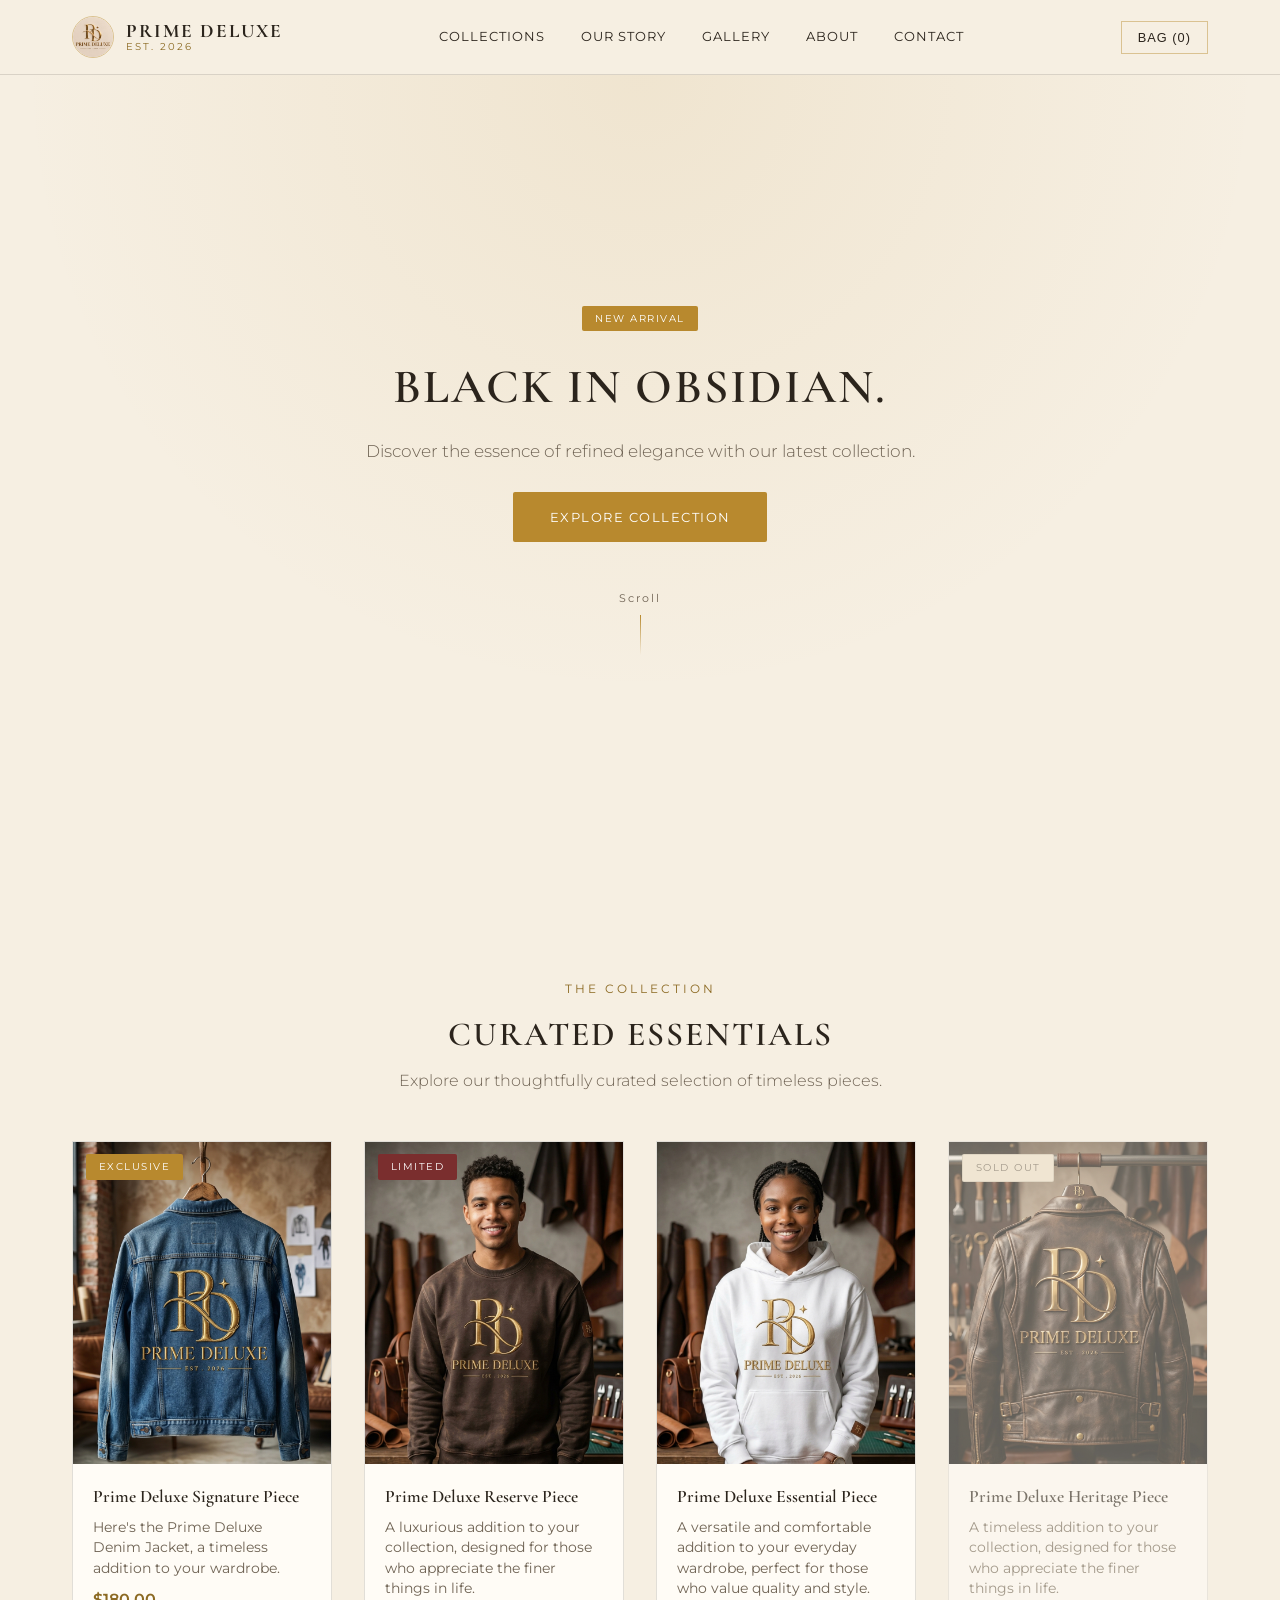
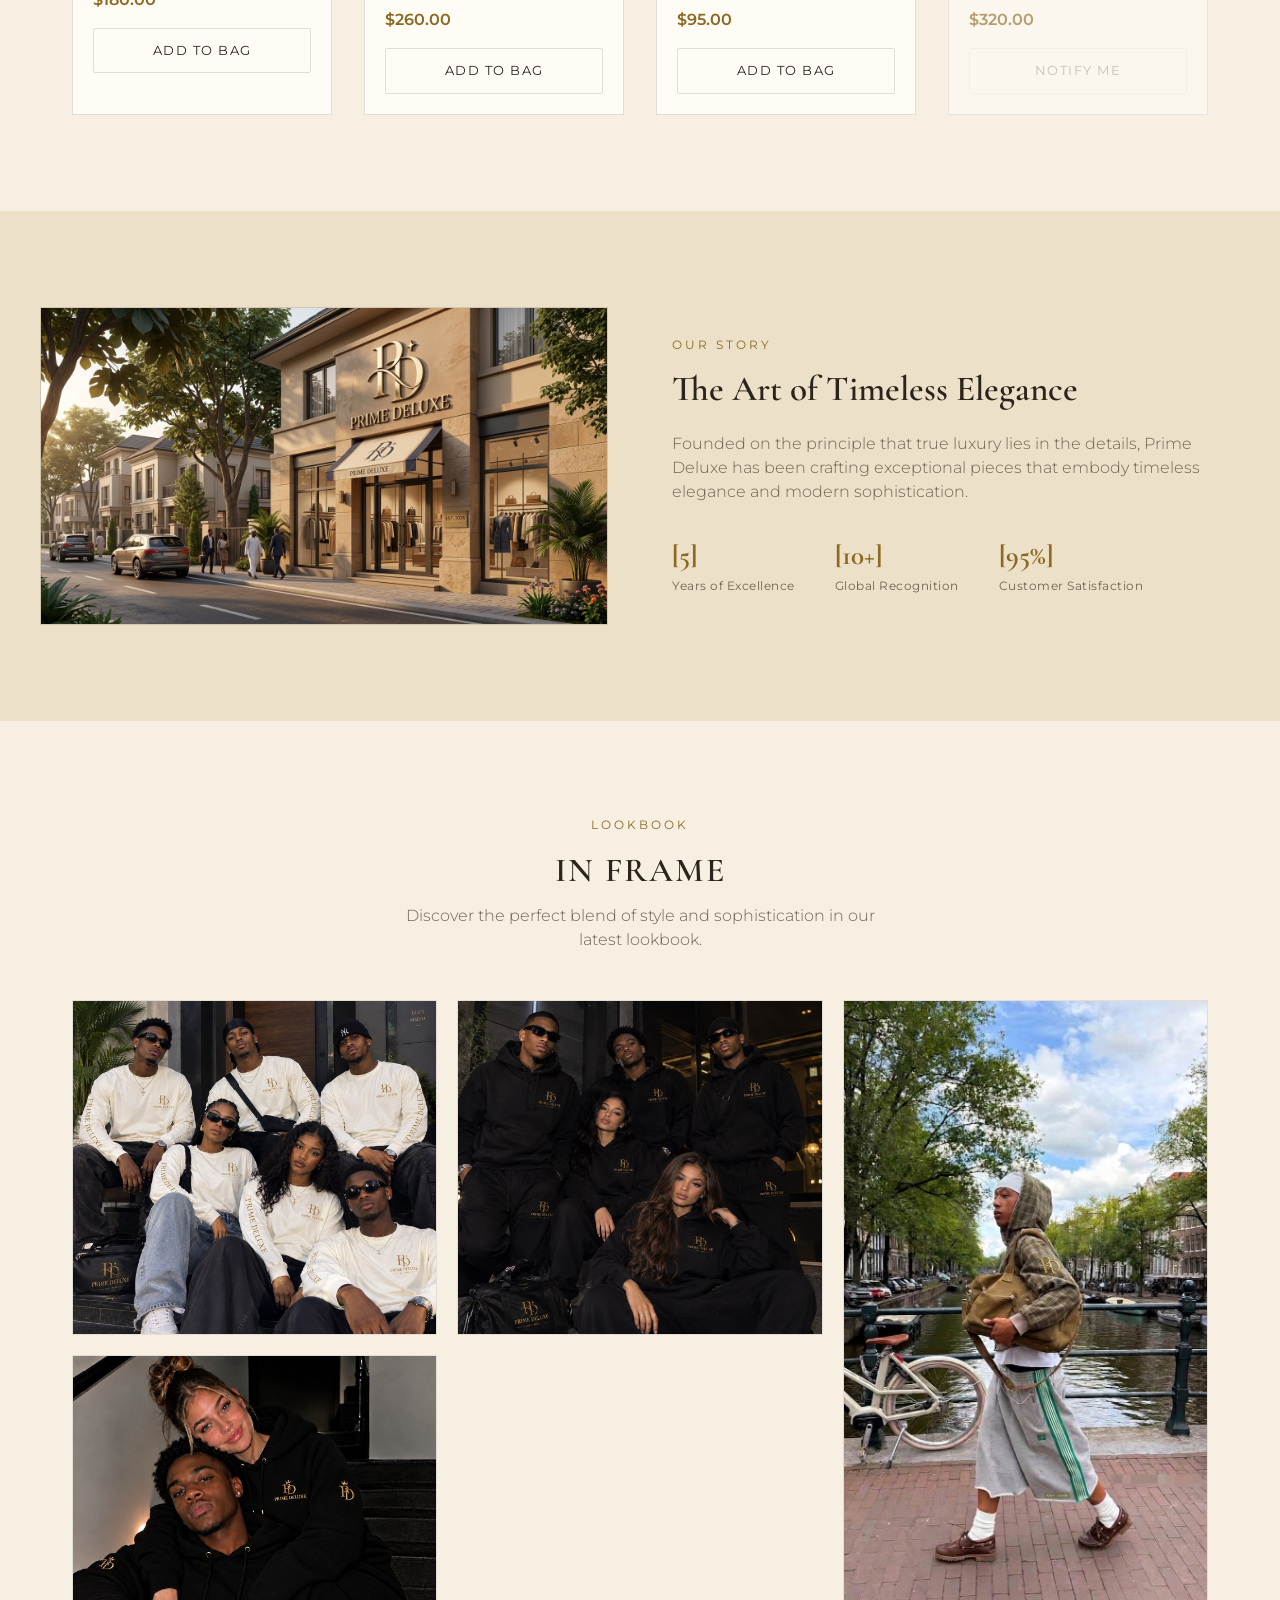
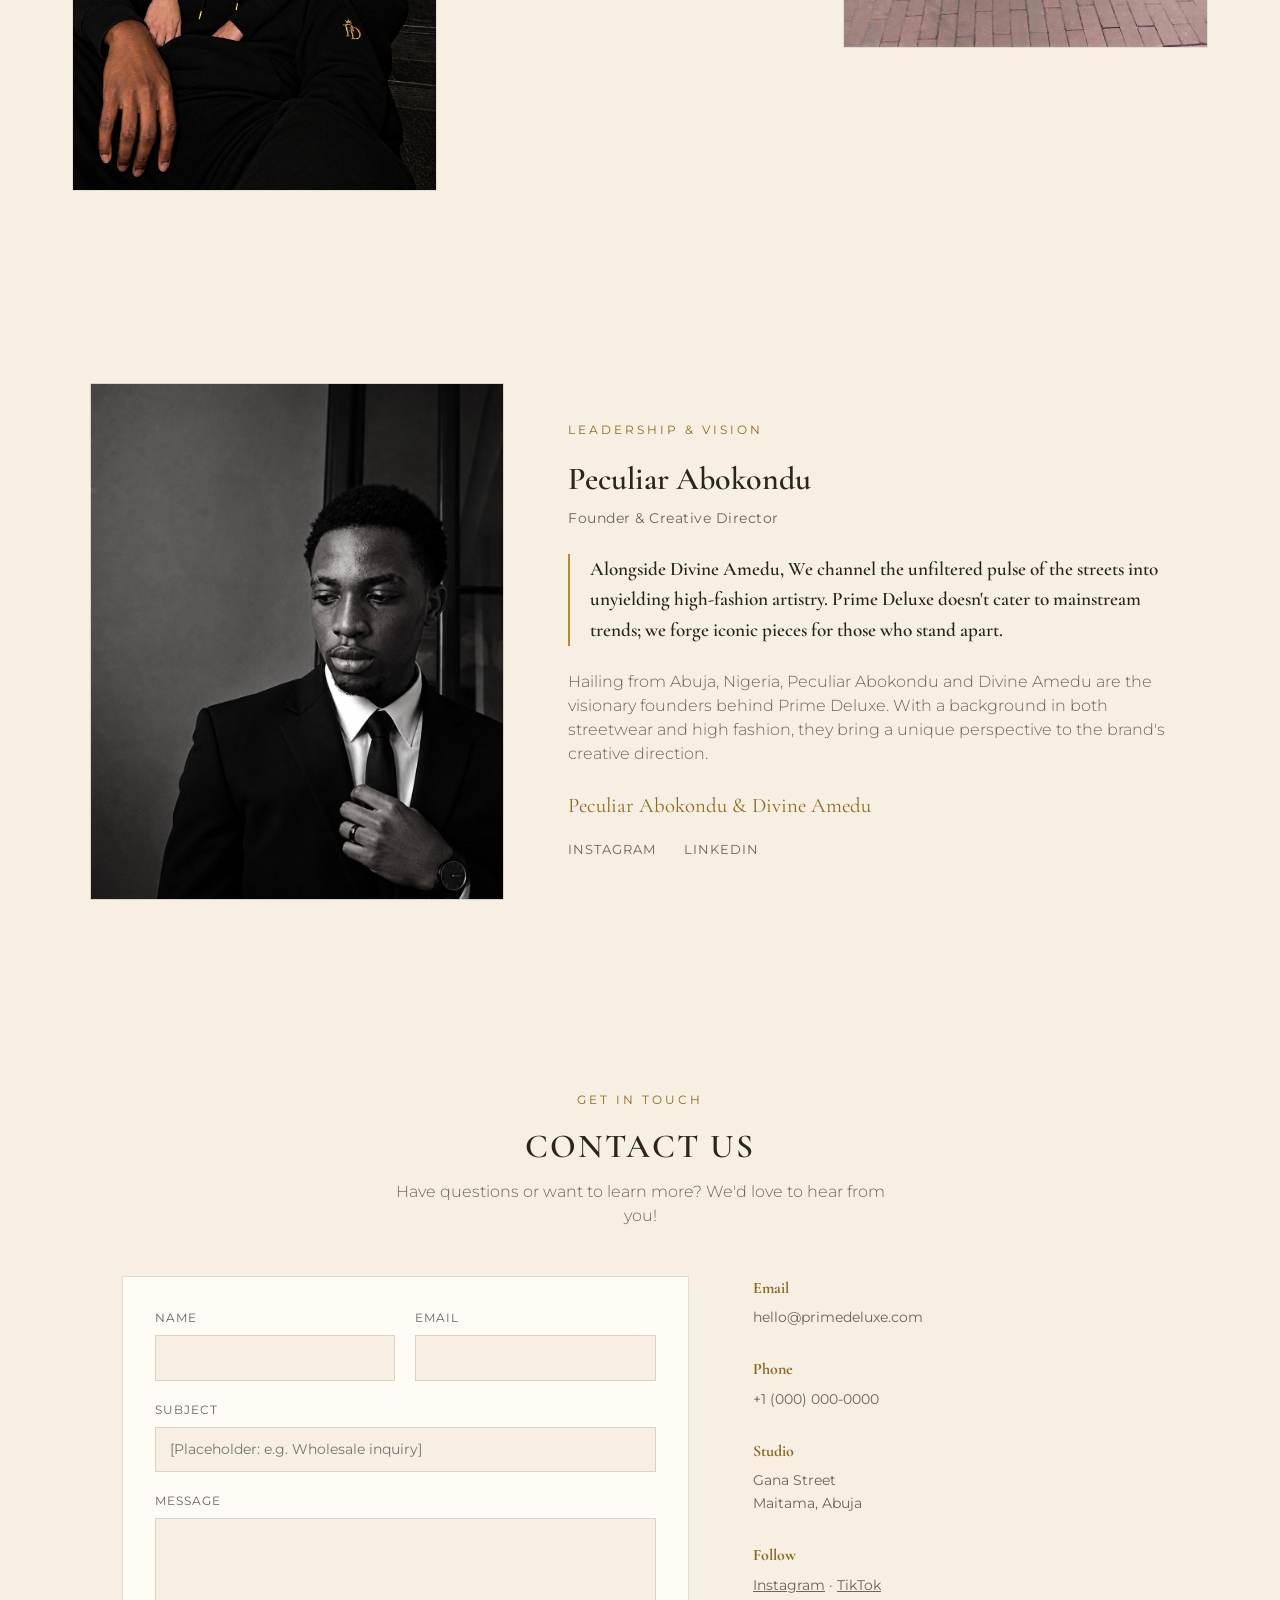
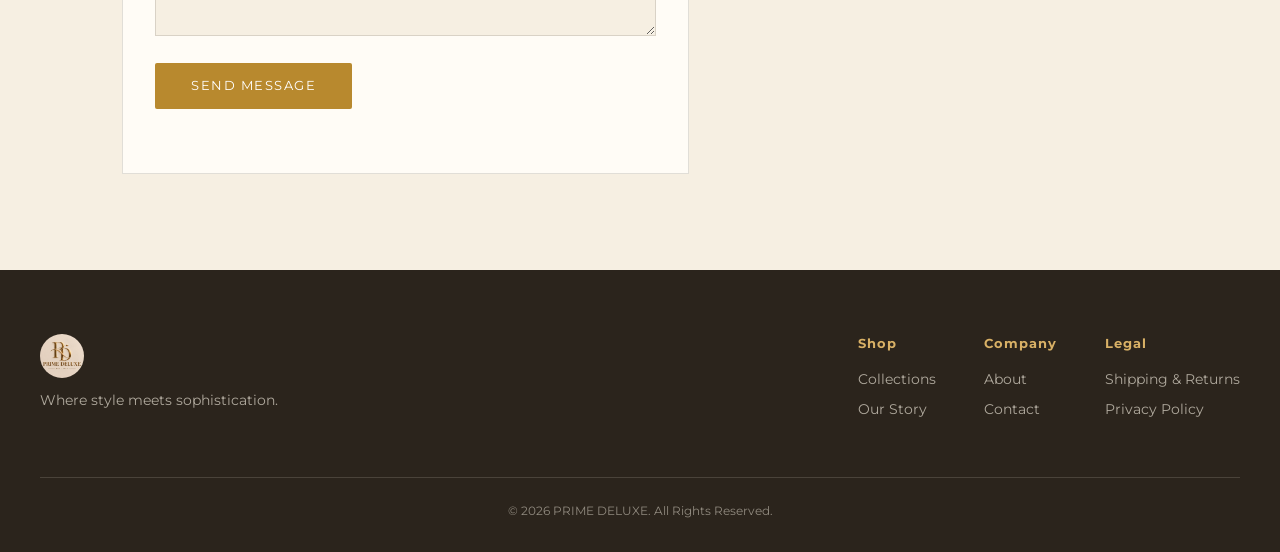
==== commit 8b022af8: "Update hero title in index.html" ====
--- a/index.html
+++ b/index.html
@@ -37,7 +37,7 @@
   <section class="hero">
     <div class="hero-content">
       <span class="badge gold-badge">New Arrival</span>
-      <h1 class="hero-title">TIMELESS. DELIBERATE. PRIME.</h1>
+      <h1 class="hero-title">BLACK IN OBSIDIAN.</h1>
       <p class="hero-subtitle">Discover the essence of refined elegance with our latest collection.</p>
       <a href="#collections" class="btn btn-primary">Explore Collection</a>
     </div>
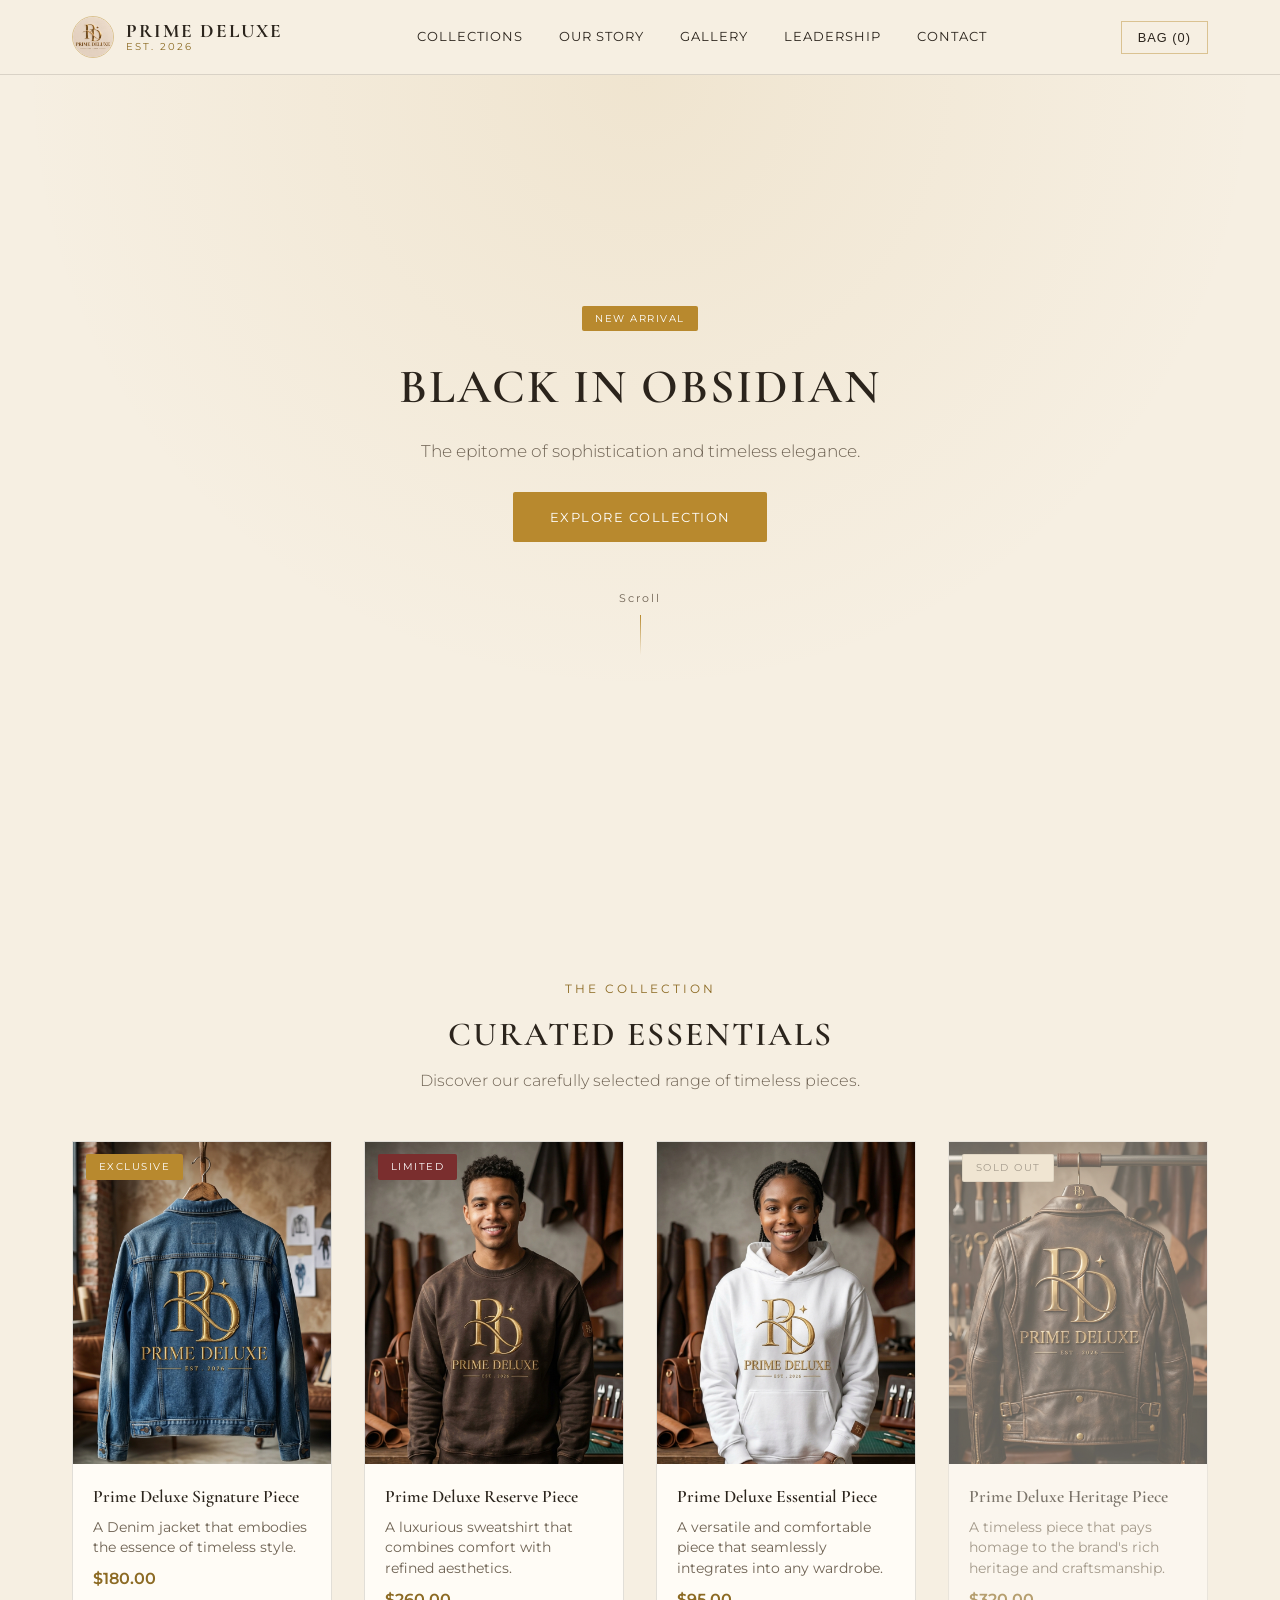
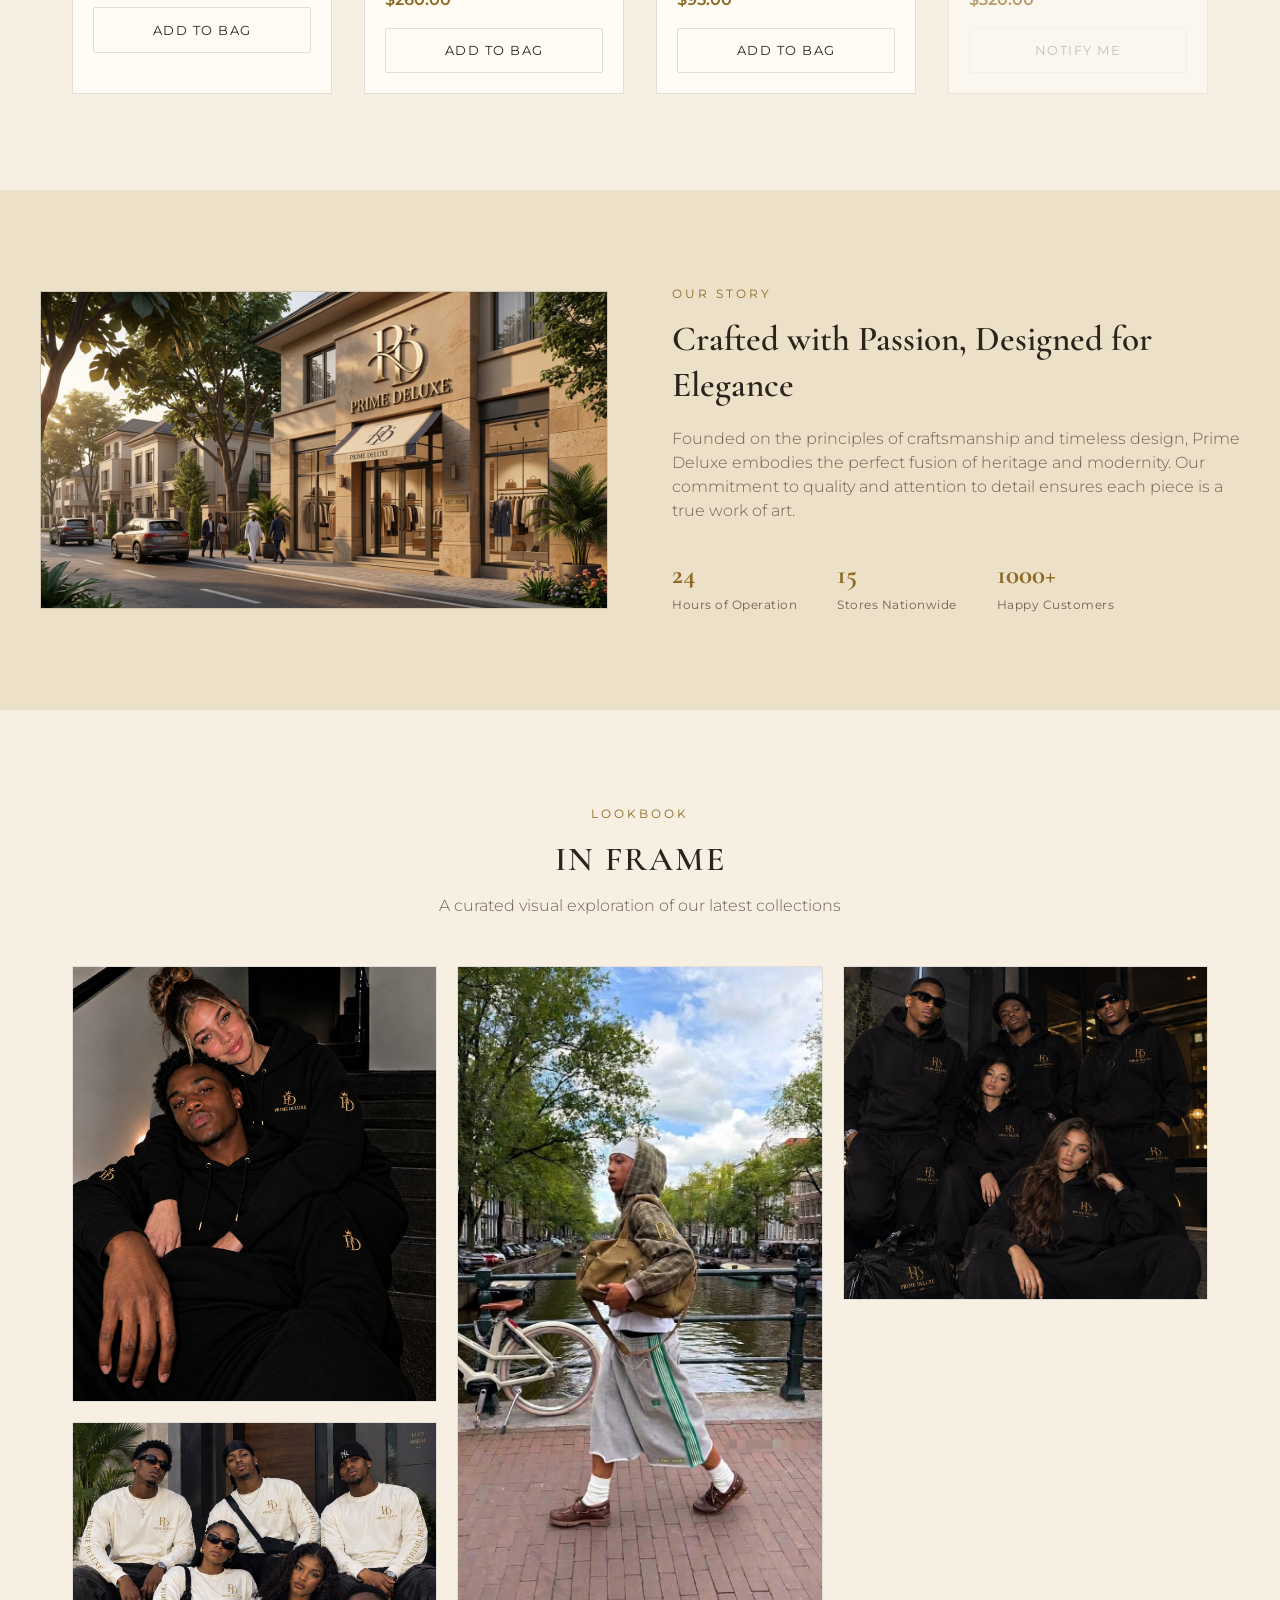
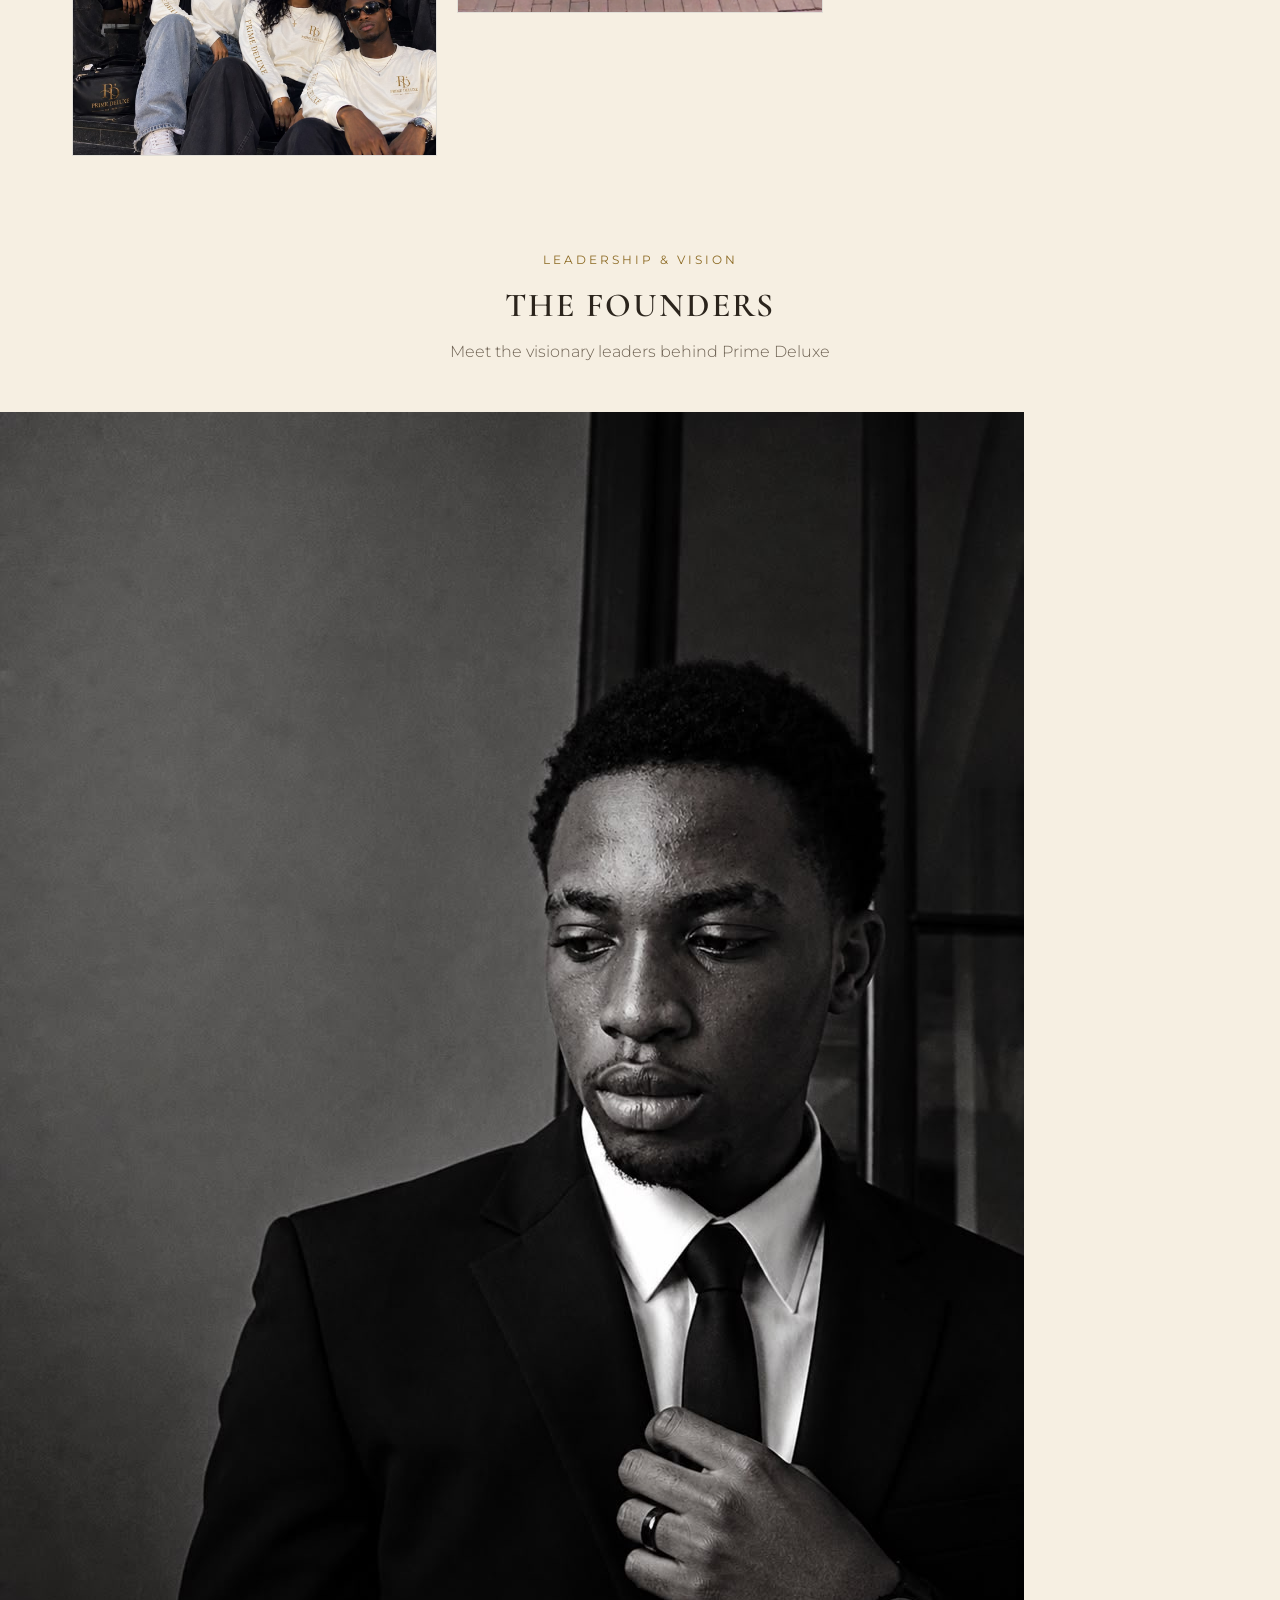
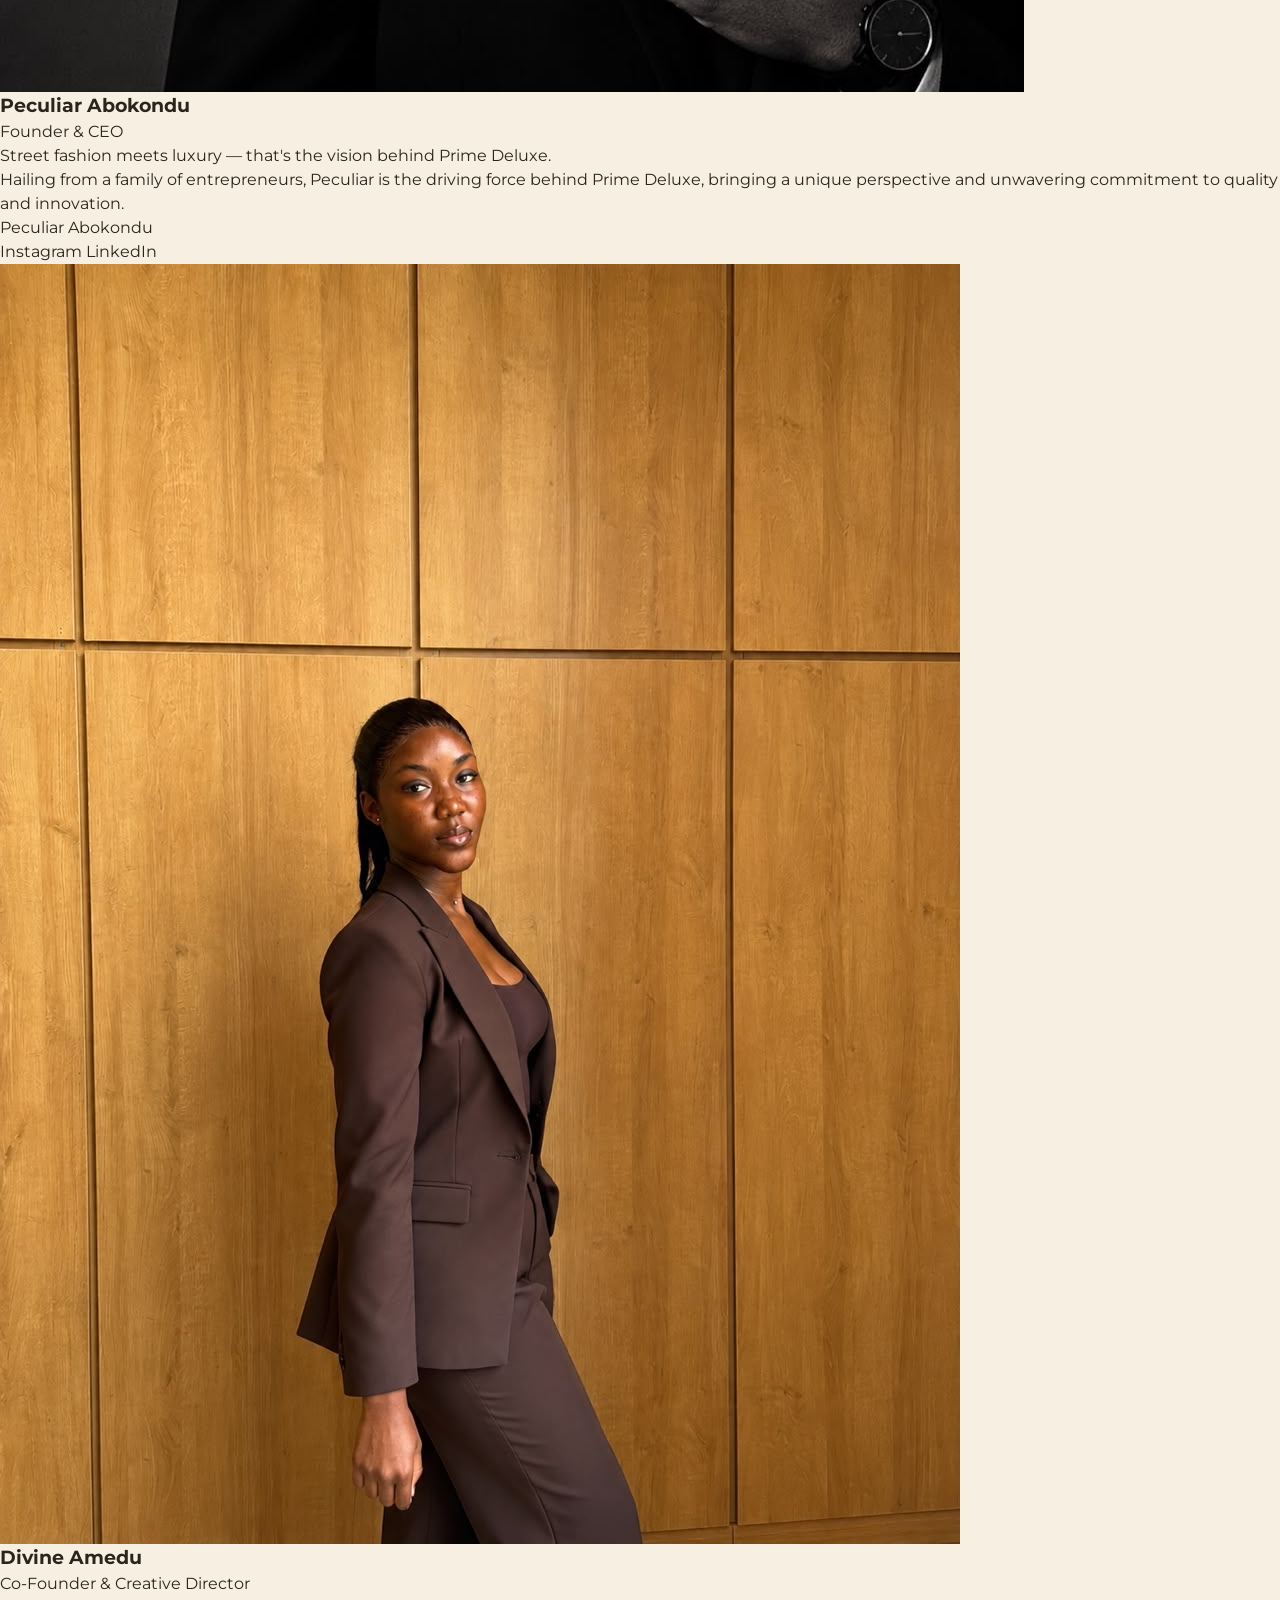
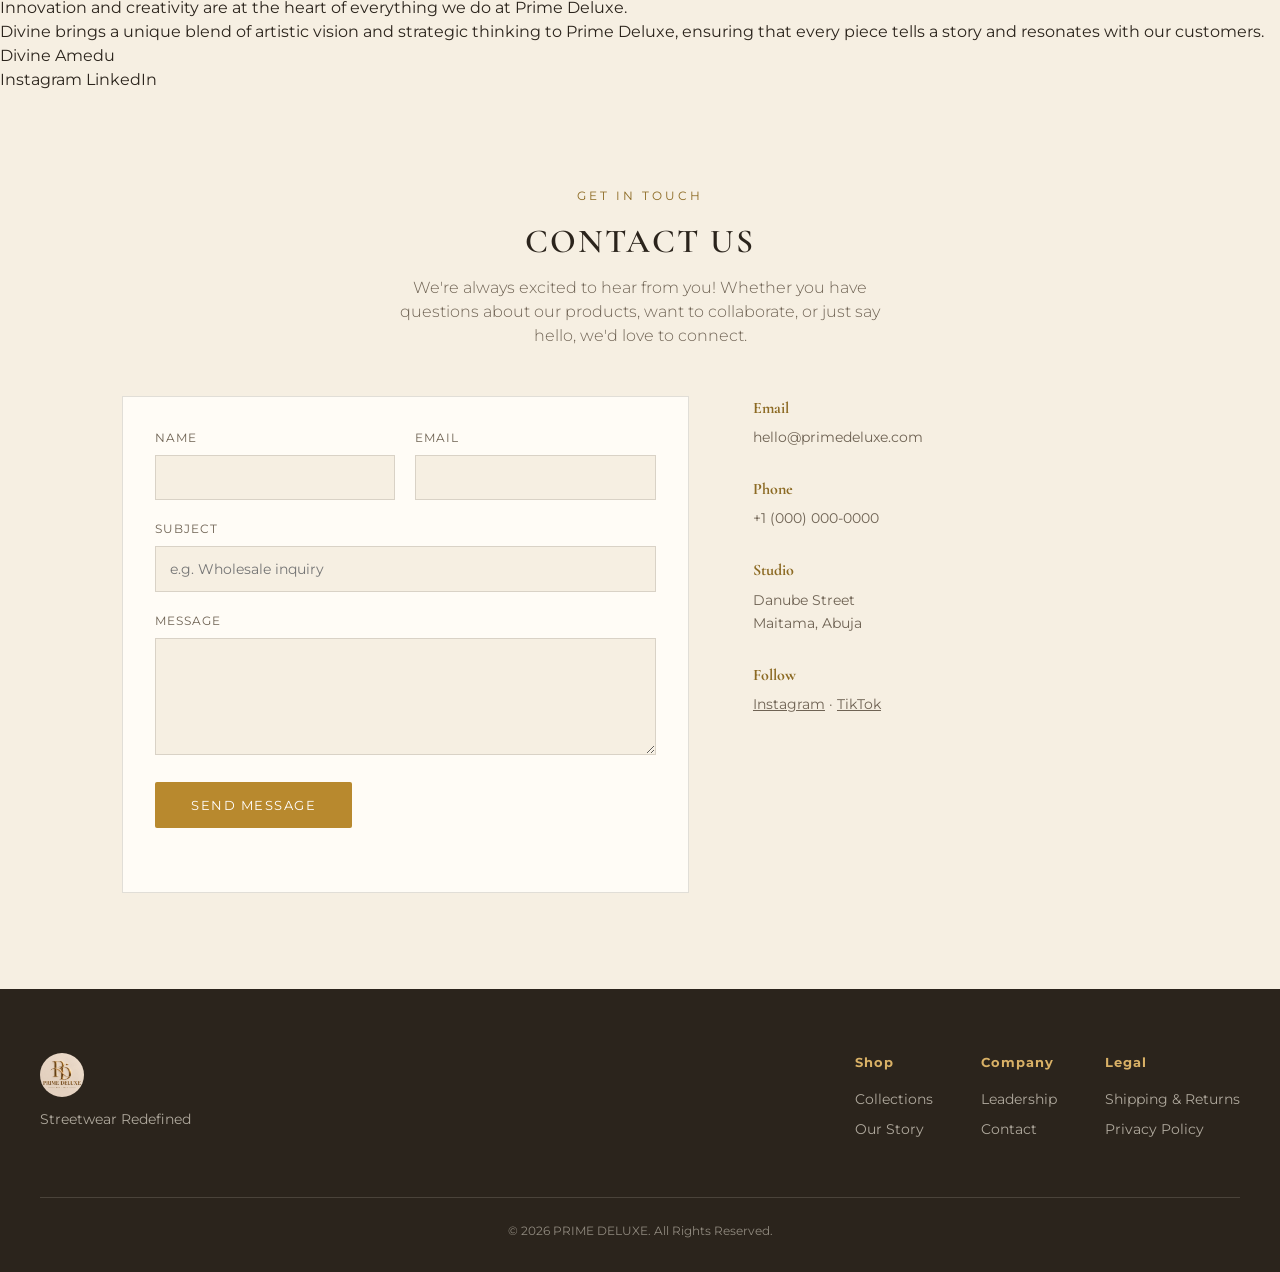
==== commit 7c1febb8: "Update Founder section, navigation and content for clarity and accuracy" ====
--- a/index.html
+++ b/index.html
@@ -25,7 +25,7 @@
         <a href="#collections">Collections</a>
         <a href="#story">Our Story</a>
         <a href="#gallery">Gallery</a>
-        <a href="#ceo">About</a>
+        <a href="#leadership">Leadership</a>
         <a href="#contact">Contact</a>
       </nav>
       <div class="nav-actions">
@@ -37,8 +37,8 @@
   <section class="hero">
     <div class="hero-content">
       <span class="badge gold-badge">New Arrival</span>
-      <h1 class="hero-title">BLACK IN OBSIDIAN.</h1>
-      <p class="hero-subtitle">Discover the essence of refined elegance with our latest collection.</p>
+      <h1 class="hero-title">BLACK IN OBSIDIAN</h1>
+      <p class="hero-subtitle">The epitome of sophistication and timeless elegance.</p>
       <a href="#collections" class="btn btn-primary">Explore Collection</a>
     </div>
     <div class="hero-scroll">
@@ -56,18 +56,18 @@
   <section id="collections" class="products-section">
     <span class="eyebrow center">THE COLLECTION</span>
     <h2 class="section-title">CURATED ESSENTIALS</h2>
-    <p class="section-subtitle">Explore our thoughtfully curated selection of timeless pieces.</p>
+    <p class="section-subtitle">Discover our carefully selected range of timeless pieces.</p>
 
     <div class="product-grid">
 
       <article class="product-card" data-id="pd-item-001" data-name="Prime Deluxe Signature Piece" data-price="180.00">
         <div class="product-image">
           <span class="badge gold-badge">Exclusive</span>
-          <img src="assets/images/PD1.jfif" alt="An image of the Prime Deluxe Denim Jacket, representing the brand's commitment to timeless elegance">
+          <img src="assets/images/PD1.jfif" alt="[Placeholder: product one photo]">
         </div>
         <div class="product-info">
           <h3>Prime Deluxe Signature Piece</h3>
-          <p class="product-desc">Here's the Prime Deluxe Denim Jacket, a timeless addition to your wardrobe.</p>
+          <p class="product-desc">A Denim jacket that embodies the essence of timeless style.</p>
           <p class="price">$180.00</p>
           <button class="btn btn-secondary add-to-cart-btn">Add to Bag</button>
         </div>
@@ -76,11 +76,11 @@
       <article class="product-card" data-id="pd-item-002" data-name="Prime Deluxe Reserve Piece" data-price="260.00">
         <div class="product-image">
           <span class="badge wine-badge">Limited</span>
-          <img src="assets/images/PD2.jfif" alt="A young man wearing the Prime Deluxe Reserve Piece, representing the brand's commitment to timeless elegance">
+          <img src="assets/images/PD2.jfif" alt="[Placeholder: product two photo]">
         </div>
         <div class="product-info">
           <h3>Prime Deluxe Reserve Piece</h3>
-          <p class="product-desc">A luxurious addition to your collection, designed for those who appreciate the finer things in life.</p>
+          <p class="product-desc">A luxurious sweatshirt that combines comfort with refined aesthetics.</p>
           <p class="price">$260.00</p>
           <button class="btn btn-secondary add-to-cart-btn">Add to Bag</button>
         </div>
@@ -88,11 +88,11 @@
 
       <article class="product-card" data-id="pd-item-003" data-name="Prime Deluxe Essential Piece" data-price="95.00">
         <div class="product-image">
-          <img src="assets/images/PD3.jfif" alt="A young woman wearing the Prime Deluxe white hoodie, representing the brand's commitment to timeless elegance">
+          <img src="assets/images/PD3.jfif" alt="[Placeholder: product three photo]">
         </div>
         <div class="product-info">
           <h3>Prime Deluxe Essential Piece</h3>
-          <p class="product-desc">A versatile and comfortable addition to your everyday wardrobe, perfect for those who value quality and style.</p>
+          <p class="product-desc">A versatile and comfortable piece that seamlessly integrates into any wardrobe.</p>
           <p class="price">$95.00</p>
           <button class="btn btn-secondary add-to-cart-btn">Add to Bag</button>
         </div>
@@ -101,11 +101,11 @@
       <article class="product-card sold-out" data-id="pd-item-004" data-name="Prime Deluxe Heritage Piece" data-price="320.00">
         <div class="product-image">
           <span class="badge muted-badge">Sold Out</span>
-          <img src="assets/images/PD4.jfif" alt="A young man wearing the Prime Deluxe Heritage Jacket, representing the brand's commitment to timeless elegance ">
+          <img src="assets/images/PD4.jfif" alt="[Placeholder: product four photo]">
         </div>
         <div class="product-info">
           <h3>Prime Deluxe Heritage Piece</h3>
-          <p class="product-desc">A timeless addition to your collection, designed for those who appreciate the finer things in life.</p>
+          <p class="product-desc">A timeless piece that pays homage to the brand's rich heritage and craftsmanship.</p>
           <p class="price">$320.00</p>
           <button class="btn btn-secondary add-to-cart-btn" disabled>Notify Me</button>
         </div>
@@ -120,16 +120,16 @@
   <section id="story" class="story-section">
     <div class="story-container">
       <div class="story-image-wrapper">
-        <img src="assets/images/PD_exterior.jfif" alt="Exterior of the Prime Deluxe studio, representing the brand's commitment to timeless elegance" class="story-image">
+        <img src="assets/images/PD_exterior.jfif" alt="Exterior view of the Prime Deluxe studio, showcasing a modern architectural design with large glass windows and a sleek facade." class="story-image">
       </div>
       <div class="story-content">
         <span class="eyebrow">OUR STORY</span>
-        <h2 class="story-title">The Art of Timeless Elegance</h2>
-        <p class="story-text">Founded on the principle that true luxury lies in the details, Prime Deluxe has been crafting exceptional pieces that embody timeless elegance and modern sophistication.</p>
+        <h2 class="story-title">Crafted with Passion, Designed for Elegance</h2>
+        <p class="story-text">Founded on the principles of craftsmanship and timeless design, Prime Deluxe embodies the perfect fusion of heritage and modernity. Our commitment to quality and attention to detail ensures each piece is a true work of art.</p>
         <ul class="story-stats">
-          <li><strong>[5]</strong><span>Years of Excellence</span></li>
-          <li><strong>[10+]</strong><span>Global Recognition</span></li>
-          <li><strong>[95%]</strong><span>Customer Satisfaction</span></li>
+          <li><strong>24</strong><span>Hours of Operation</span></li>
+          <li><strong>15</strong><span>Stores Nationwide</span></li>
+          <li><strong>1000+</strong><span>Happy Customers</span></li>
         </ul>
       </div>
     </div>
@@ -144,46 +144,75 @@
   <section id="gallery" class="gallery-section">
     <span class="eyebrow center">LOOKBOOK</span>
     <h2 class="section-title">IN FRAME</h2>
-    <p class="section-subtitle">Discover the perfect blend of style and sophistication in our latest lookbook.</p>
+    <p class="section-subtitle">A curated visual exploration of our latest collections</p>
 
     <div class="gallery-grid">
       <figure class="gallery-item">
-        <img src="assets/images/PD_group_IMG.jpeg" alt="A group of models showcasing the Prime Deluxe collection, representing the brand's commitment to timeless elegance">
+        <img src="assets/images/PD_couple.png" alt="A couple wearing Prime Deluxe clothing, standing in front of a modern architectural backdrop.">
       </figure>
       <figure class="gallery-item">
-        <img src="assets/images/PD_couple.png" alt="A couple posing in front of the Prime Deluxe store, representing the brand's commitment to timeless elegance">
+        <img src="assets/images/PD_group_IMG.jpeg " alt="A group of friends wearing Prime Deluxe clothing, laughing and enjoying a sunny day outdoors.">
       </figure>
       <figure class="gallery-item">
-        <img src="assets/images/PD_group_IMG3.jpeg" alt="A group of models showcasing the Prime Deluxe collection, representing the brand's commitment to timeless elegance">
+        <img src="assets/images/PD-limited.jfif " alt="A group of friends wearing Prime Deluxe clothing, standing in a stylish urban setting.">
       </figure>
       <figure class="gallery-item">
-        <img src="assets/images/PD-limited.jfif" alt="A limited edition piece from the Prime Deluxe collection, representing the brand's commitment to timeless elegance">
+        <img src="assets/images/PD_group_IMG3.jpeg" alt="A group of friends wearing Prime Deluxe clothing, posing in a scenic outdoor location.">
       </figure>
     </div>
   </section>
 
   <!-- ============================================================
-       CEO SECTION
-       ============================================================ -->
-  <section id="ceo" class="ceo-section">
-    <div class="ceo-container">
-      <div class="ceo-image-wrapper">
-        <img src="assets/images/Peculiar-2.jpeg" alt="CEO Portrait" class="ceo-image">
-      </div>
-      <div class="ceo-content">
-        <span class="ceo-label">LEADERSHIP &amp; VISION</span>
-        <h2 class="ceo-name">Peculiar Abokondu</h2>
-        <p class="ceo-title">Founder &amp; Creative Director</p>
-        <blockquote class="ceo-quote">Alongside Divine Amedu, We channel the unfiltered pulse of the streets into unyielding high-fashion artistry. Prime Deluxe doesn't cater to mainstream trends; we forge iconic pieces for those who stand apart. </blockquote>
-        <p class="ceo-bio">Hailing from Abuja, Nigeria, Peculiar Abokondu and Divine Amedu are the visionary founders behind Prime Deluxe. With a background in both streetwear and high fashion, they bring a unique perspective to the brand's creative direction.</p>
-        <div class="ceo-signature">
-          <span class="signature-name">Peculiar Abokondu &amp; Divine Amedu </span>
-        </div>
-        <div class="ceo-socials">
-          <a href="#" aria-label="CEO Instagram">Instagram</a>
-          <a href="#" aria-label="CEO LinkedIn">LinkedIn</a>
-        </div>
-      </div>
+       LEADERSHIP SECTION (CEO + Co-Founder)
+       Each .leader-card is a self-contained profile. To add a third
+       leader, copy one .leader-card block and add it inside
+       .leadership-grid — the grid wraps automatically.
+       ============================================================ -->
+  <section id="leadership" class="leadership-section">
+    <span class="eyebrow center">LEADERSHIP &amp; VISION</span>
+    <h2 class="section-title">THE FOUNDERS</h2>
+    <p class="section-subtitle">Meet the visionary leaders behind Prime Deluxe</p>
+
+    <div class="leadership-grid">
+
+      <article class="leader-card">
+        <div class="leader-image-wrapper">
+          <img src="assets/images/Peculiar-2.jpeg" alt="CEO Portrait" class="leader-image">
+        </div>
+        <div class="leader-content">
+          <h3 class="leader-name">Peculiar Abokondu</h3>
+          <p class="leader-title">Founder &amp; CEO</p>
+          <blockquote class="leader-quote">Street fashion meets luxury — that's the vision behind Prime Deluxe.</blockquote>
+          <p class="leader-bio">Hailing from a family of entrepreneurs, Peculiar is the driving force behind Prime Deluxe, bringing a unique perspective and unwavering commitment to quality and innovation.</p>
+          <div class="leader-signature">
+            <span class="signature-name">Peculiar Abokondu</span>
+          </div>
+          <div class="leader-socials">
+            <a href="#" aria-label="CEO Instagram">Instagram</a>
+            <a href="#" aria-label="CEO LinkedIn">LinkedIn</a>
+          </div>
+        </div>
+      </article>
+
+      <article class="leader-card">
+        <div class="leader-image-wrapper">
+          <img src="assets/images/PD_co-founder.jpeg" alt="Co-Founder Portrait" class="leader-image">
+        </div>
+        <div class="leader-content">
+          <h3 class="leader-name">Divine Amedu</h3>
+          <p class="leader-title">Co-Founder &amp; Creative Director</p>
+          <blockquote class="leader-quote">Innovation and creativity are at the heart of everything we do at Prime Deluxe.</blockquote>
+          <p class="leader-bio">Divine brings a unique blend of artistic vision and strategic thinking to Prime Deluxe, ensuring that every piece tells a story and resonates with our customers.</p>
+          <div class="leader-signature">
+            <span class="signature-name">Divine Amedu</span>
+          </div>
+          <div class="leader-socials">
+            <a href="#" aria-label="Co-Founder Instagram">Instagram</a>
+            <a href="#" aria-label="Co-Founder LinkedIn">LinkedIn</a>
+          </div>
+        </div>
+      </article>
+
     </div>
   </section>
 
@@ -196,7 +225,7 @@
   <section id="contact" class="contact-section">
     <span class="eyebrow center">GET IN TOUCH</span>
     <h2 class="section-title">CONTACT US</h2>
-    <p class="section-subtitle">Have questions or want to learn more? We'd love to hear from you!</p>
+    <p class="section-subtitle">We're always excited to hear from you! Whether you have questions about our products, want to collaborate, or just say hello, we'd love to connect.</p>
 
     <div class="contact-container">
       <form id="contact-form" class="contact-form">
@@ -212,7 +241,7 @@
         </div>
         <div class="form-field">
           <label for="contact-subject">Subject</label>
-          <input type="text" id="contact-subject" name="subject" placeholder="[Placeholder: e.g. Wholesale inquiry]">
+          <input type="text" id="contact-subject" name="subject" placeholder="e.g. Wholesale inquiry" required>
         </div>
         <div class="form-field">
           <label for="contact-message">Message</label>
@@ -233,7 +262,7 @@
         </div>
         <div class="contact-detail-item">
           <h4>Studio</h4>
-          <p>Gana Street<br>Maitama, Abuja</p>
+          <p>Danube Street<br>Maitama, Abuja</p>
         </div>
         <div class="contact-detail-item">
           <h4>Follow</h4>
@@ -271,7 +300,7 @@
     <div class="footer-container">
       <div class="footer-brand">
         <img src="assets/logo.jpeg" alt="Prime Deluxe logo" class="footer-logo">
-        <p>Where style meets sophistication.</p>
+        <p>Streetwear Redefined</p>
       </div>
       <div class="footer-links">
         <div class="footer-col">
@@ -281,12 +310,12 @@
         </div>
         <div class="footer-col">
           <h4>Company</h4>
-          <a href="#ceo">About</a>
+          <a href="#leadership">Leadership</a>
           <a href="#contact">Contact</a>
         </div>
         <div class="footer-col">
           <h4>Legal</h4>
-          <a href="#">Shipping &amp; Returns</a>
+          <a href="#">Shipping & Returns</a>
           <a href="#">Privacy Policy</a>
         </div>
       </div>
